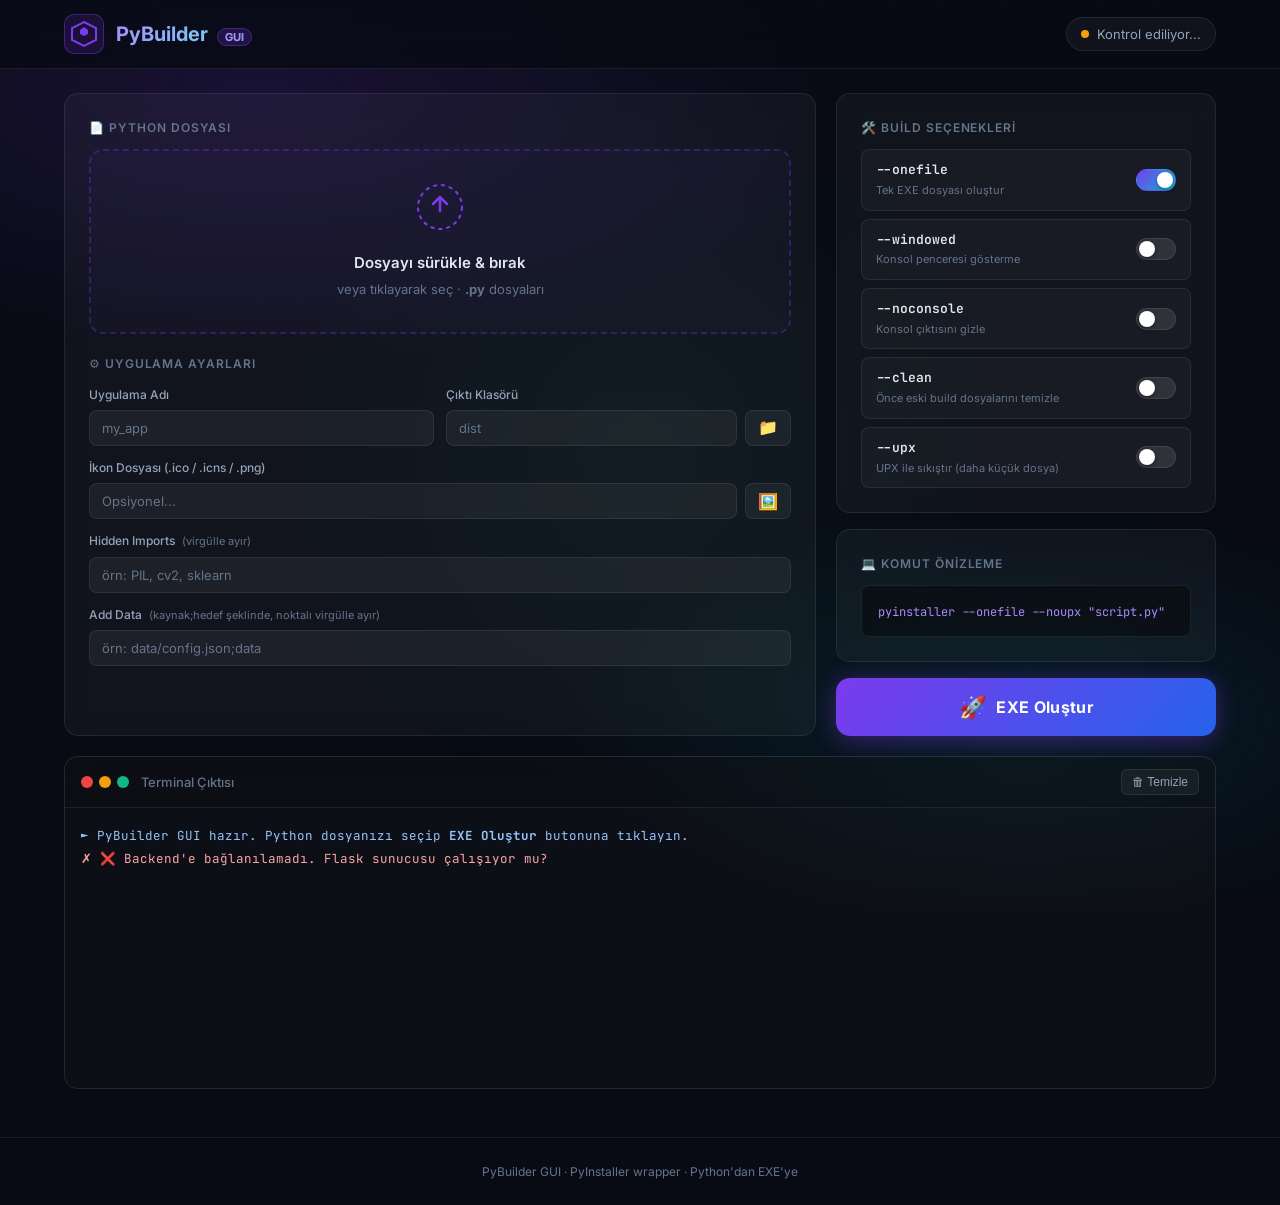
==== static/index.html @ 206337fb "Initial commit: PyBuilder GUI - Python to EXE converter" ====
<!DOCTYPE html>
<html lang="tr">
<head>
  <meta charset="UTF-8" />
  <meta name="viewport" content="width=device-width, initial-scale=1.0" />
  <title>PyInstaller GUI — Python'dan EXE'ye</title>
  <meta name="description" content="Python dosyalarını kolayca .exe uygulamalarına dönüştürün. PyInstaller için modern GUI aracı." />
  <link href="https://fonts.googleapis.com/css2?family=Inter:wght@300;400;500;600;700;800&family=JetBrains+Mono:wght@400;500&display=swap" rel="stylesheet" />
  <link rel="stylesheet" href="/static/style.css" />
</head>
<body>
  <!-- Animated background -->
  <div class="bg-gradient"></div>
  <div class="bg-particles" id="particles"></div>

  <!-- Header -->
  <header class="header">
    <div class="header-inner">
      <div class="logo">
        <div class="logo-icon">
          <svg width="28" height="28" viewBox="0 0 28 28" fill="none">
            <path d="M14 2L26 8V20L14 26L2 20V8L14 2Z" stroke="url(#grad)" stroke-width="2" fill="none"/>
            <path d="M14 7L10 10V14L14 16L18 14V10L14 7Z" fill="url(#grad)"/>
            <defs>
              <linearGradient id="grad" x1="2" y1="2" x2="26" y2="26">
                <stop offset="0%" stop-color="#7C3AED"/>
                <stop offset="100%" stop-color="#06B6D4"/>
              </linearGradient>
            </defs>
          </svg>
        </div>
        <span class="logo-text">PyBuilder <span class="logo-tag">GUI</span></span>
      </div>
      <div class="header-status" id="pyinstaller-status">
        <span class="status-dot checking"></span>
        <span id="status-text">Kontrol ediliyor...</span>
      </div>
    </div>
  </header>

  <!-- Main content -->
  <main class="main">

    <!-- Top alert (hidden by default) -->
    <div class="alert-bar" id="alert-bar" style="display:none;">
      <span id="alert-msg"></span>
      <button onclick="document.getElementById('alert-bar').style.display='none'">✕</button>
    </div>

    <!-- PyInstaller not installed notice -->
    <div class="install-notice" id="install-notice" style="display:none;">
      <div class="install-notice-inner">
        <div class="install-icon">⚠️</div>
        <div>
          <h3>PyInstaller kurulu değil</h3>
          <p>Devam etmek için PyInstaller'ı yüklemeniz gerekiyor.</p>
        </div>
        <button class="btn btn-install" id="btn-install" onclick="installPyInstaller()">
          <span>pip install pyinstaller</span>
          <svg width="16" height="16" viewBox="0 0 16 16" fill="currentColor"><path d="M8 1v9M4 7l4 4 4-4M2 13h12"/></svg>
        </button>
      </div>
    </div>

    <div class="grid">

      <!-- LEFT: File & Settings -->
      <div class="card card-left">

        <!-- Drop zone -->
        <div class="section-label">📄 Python Dosyası</div>
        <div class="drop-zone" id="drop-zone" onclick="browseFile('py')"
             ondragover="handleDragOver(event)" ondragleave="handleDragLeave(event)" ondrop="handleDrop(event)">
          <div class="drop-icon">
            <svg width="48" height="48" viewBox="0 0 48 48" fill="none">
              <circle cx="24" cy="24" r="22" stroke="url(#dg)" stroke-width="2" stroke-dasharray="4 4"/>
              <path d="M24 14v14M17 21l7-7 7 7" stroke="url(#dg)" stroke-width="2.5" stroke-linecap="round"/>
              <path d="M14 34h20" stroke="url(#dg)" stroke-width="2.5" stroke-linecap="round"/>
              <defs>
                <linearGradient id="dg" x1="2" y1="2" x2="46" y2="46">
                  <stop offset="0%" stop-color="#7C3AED"/>
                  <stop offset="100%" stop-color="#06B6D4"/>
                </linearGradient>
              </defs>
            </svg>
          </div>
          <p class="drop-title">Dosyayı sürükle & bırak</p>
          <p class="drop-sub">veya tıklayarak seç · <strong>.py</strong> dosyaları</p>
          <div class="selected-file" id="selected-file" style="display:none;">
            <span class="file-badge">🐍</span>
            <span id="file-name-display">—</span>
          </div>
        </div>

        <input type="hidden" id="script-path" />

        <!-- App Settings -->
        <div class="section-label" style="margin-top:20px;">⚙️ Uygulama Ayarları</div>
        <div class="form-grid">
          <div class="field">
            <label for="app-name">Uygulama Adı</label>
            <input type="text" id="app-name" placeholder="my_app" class="input" />
          </div>
          <div class="field">
            <label>Çıktı Klasörü</label>
            <div class="input-browse">
              <input type="text" id="output-dir" placeholder="dist" class="input" />
              <button class="browse-btn" onclick="browseFile('dir')" title="Klasör seç">📁</button>
            </div>
          </div>
          <div class="field field-full">
            <label>İkon Dosyası (.ico / .icns / .png)</label>
            <div class="input-browse">
              <input type="text" id="icon-path" placeholder="Opsiyonel..." class="input" />
              <button class="browse-btn" onclick="browseFile('ico')" title="İkon seç">🖼️</button>
            </div>
          </div>
        </div>

        <!-- Hidden imports -->
        <div class="field" style="margin-top:12px;">
          <label for="hidden-imports">Hidden Imports <span class="hint">(virgülle ayır)</span></label>
          <input type="text" id="hidden-imports" placeholder="örn: PIL, cv2, sklearn" class="input" />
        </div>

        <!-- Add data -->
        <div class="field" style="margin-top:12px;">
          <label for="add-data">Add Data <span class="hint">(kaynak;hedef şeklinde, noktalı virgülle ayır)</span></label>
          <input type="text" id="add-data" placeholder="örn: data/config.json;data" class="input" />
        </div>

      </div>

      <!-- RIGHT: Options + Build -->
      <div class="card-right">

        <!-- Build Options -->
        <div class="card">
          <div class="section-label">🛠️ Build Seçenekleri</div>
          <div class="options-grid">

            <label class="toggle-item" id="opt-onefile">
              <div class="toggle-info">
                <span class="opt-name">--onefile</span>
                <span class="opt-desc">Tek EXE dosyası oluştur</span>
              </div>
              <div class="toggle-switch">
                <input type="checkbox" id="one-file" checked onchange="updateToggle('opt-onefile','one-file')"/>
                <span class="slider"></span>
              </div>
            </label>

            <label class="toggle-item" id="opt-windowed">
              <div class="toggle-info">
                <span class="opt-name">--windowed</span>
                <span class="opt-desc">Konsol penceresi gösterme</span>
              </div>
              <div class="toggle-switch">
                <input type="checkbox" id="windowed" onchange="updateToggle('opt-windowed','windowed')"/>
                <span class="slider"></span>
              </div>
            </label>

            <label class="toggle-item" id="opt-noconsole">
              <div class="toggle-info">
                <span class="opt-name">--noconsole</span>
                <span class="opt-desc">Konsol çıktısını gizle</span>
              </div>
              <div class="toggle-switch">
                <input type="checkbox" id="no-console" onchange="updateToggle('opt-noconsole','no-console')"/>
                <span class="slider"></span>
              </div>
            </label>

            <label class="toggle-item" id="opt-clean">
              <div class="toggle-info">
                <span class="opt-name">--clean</span>
                <span class="opt-desc">Önce eski build dosyalarını temizle</span>
              </div>
              <div class="toggle-switch">
                <input type="checkbox" id="clean-build" onchange="updateToggle('opt-clean','clean-build')"/>
                <span class="slider"></span>
              </div>
            </label>

            <label class="toggle-item" id="opt-upx">
              <div class="toggle-info">
                <span class="opt-name">--upx</span>
                <span class="opt-desc">UPX ile sıkıştır (daha küçük dosya)</span>
              </div>
              <div class="toggle-switch">
                <input type="checkbox" id="upx" onchange="updateToggle('opt-upx','upx')"/>
                <span class="slider"></span>
              </div>
            </label>

          </div>
        </div>

        <!-- Command Preview -->
        <div class="card" style="margin-top:16px;">
          <div class="section-label">💻 Komut Önizleme</div>
          <div class="cmd-preview" id="cmd-preview">
            <code>pyinstaller --onefile script.py</code>
          </div>
        </div>

        <!-- Build Button -->
        <button class="btn-build" id="btn-build" onclick="startBuild()">
          <span class="btn-build-icon">🚀</span>
          <span class="btn-build-text">EXE Oluştur</span>
          <div class="btn-build-shine"></div>
        </button>

      </div>

    </div>

    <!-- Terminal Output -->
    <div class="card terminal-card">
      <div class="terminal-header">
        <div class="terminal-dots">
          <span class="dot red"></span>
          <span class="dot yellow"></span>
          <span class="dot green"></span>
        </div>
        <span class="terminal-title">Terminal Çıktısı</span>
        <div class="terminal-actions">
          <button class="term-btn" id="open-folder-btn" onclick="openOutputFolder()" style="display:none;" title="Klasörü aç">
            📂 Çıktıyı Aç
          </button>
          <button class="term-btn" onclick="clearTerminal()" title="Temizle">🗑 Temizle</button>
        </div>
      </div>
      <div class="terminal-body" id="terminal">
        <div class="term-line info">
          <span class="term-prefix">►</span>
          <span>PyBuilder GUI hazır. Python dosyanızı seçip <strong>EXE Oluştur</strong> butonuna tıklayın.</span>
        </div>
      </div>
      <!-- Progress bar -->
      <div class="progress-bar-wrap" id="progress-wrap" style="display:none;">
        <div class="progress-bar" id="progress-bar"></div>
      </div>
    </div>

  </main>

  <footer class="footer">
    <p>PyBuilder GUI · PyInstaller wrapper · Python'dan EXE'ye</p>
  </footer>

  <script src="/static/app.js"></script>
</body>
</html>
---- static/style.css ----
/* ============================================================
   PyBuilder GUI — style.css
   Dark, glassmorphism, premium aesthetic
   ============================================================ */

*, *::before, *::after {
  box-sizing: border-box;
  margin: 0;
  padding: 0;
}

:root {
  --bg: #080b14;
  --surface: rgba(255,255,255,0.04);
  --surface-hover: rgba(255,255,255,0.07);
  --border: rgba(255,255,255,0.08);
  --border-hover: rgba(124,58,237,0.5);
  --text: #e2e8f0;
  --text-muted: #64748b;
  --text-dim: #94a3b8;
  --purple: #7C3AED;
  --purple-light: #A78BFA;
  --cyan: #06B6D4;
  --cyan-light: #67E8F9;
  --green: #10B981;
  --yellow: #F59E0B;
  --red: #EF4444;
  --radius: 14px;
  --radius-sm: 8px;
  --shadow: 0 8px 32px rgba(0,0,0,0.4);
}

html { scroll-behavior: smooth; }

body {
  font-family: 'Inter', system-ui, sans-serif;
  background: var(--bg);
  color: var(--text);
  min-height: 100vh;
  overflow-x: hidden;
  line-height: 1.6;
}

/* ── Background ── */
.bg-gradient {
  position: fixed;
  inset: 0;
  background:
    radial-gradient(ellipse 80% 50% at 20% 10%, rgba(124,58,237,0.15) 0%, transparent 60%),
    radial-gradient(ellipse 60% 40% at 80% 80%, rgba(6,182,212,0.10) 0%, transparent 60%),
    radial-gradient(ellipse 40% 60% at 50% 50%, rgba(16,185,129,0.05) 0%, transparent 70%);
  pointer-events: none;
  z-index: 0;
}

.bg-particles {
  position: fixed;
  inset: 0;
  pointer-events: none;
  z-index: 0;
}

.particle {
  position: absolute;
  border-radius: 50%;
  background: rgba(124,58,237,0.3);
  animation: float linear infinite;
}

@keyframes float {
  0% { transform: translateY(100vh) scale(0); opacity: 0; }
  10% { opacity: 1; }
  90% { opacity: 1; }
  100% { transform: translateY(-100px) scale(1); opacity: 0; }
}

/* ── Header ── */
.header {
  position: sticky;
  top: 0;
  z-index: 100;
  background: rgba(8,11,20,0.8);
  backdrop-filter: blur(20px);
  border-bottom: 1px solid var(--border);
}

.header-inner {
  max-width: 1200px;
  margin: 0 auto;
  padding: 14px 24px;
  display: flex;
  align-items: center;
  justify-content: space-between;
}

.logo { display: flex; align-items: center; gap: 12px; }

.logo-icon {
  width: 40px; height: 40px;
  background: rgba(124,58,237,0.15);
  border: 1px solid rgba(124,58,237,0.4);
  border-radius: 10px;
  display: flex; align-items: center; justify-content: center;
  transition: all 0.3s;
}
.logo-icon:hover { background: rgba(124,58,237,0.3); }

.logo-text {
  font-size: 20px;
  font-weight: 700;
  background: linear-gradient(135deg, #A78BFA, #67E8F9);
  -webkit-background-clip: text;
  -webkit-text-fill-color: transparent;
  background-clip: text;
}

.logo-tag {
  font-size: 11px;
  font-weight: 600;
  background: rgba(124,58,237,0.2);
  border: 1px solid rgba(124,58,237,0.4);
  color: var(--purple-light);
  -webkit-text-fill-color: var(--purple-light);
  padding: 1px 7px;
  border-radius: 20px;
  margin-left: 4px;
}

.header-status {
  display: flex;
  align-items: center;
  gap: 8px;
  font-size: 13px;
  color: var(--text-dim);
  background: var(--surface);
  border: 1px solid var(--border);
  border-radius: 20px;
  padding: 6px 14px;
}

.status-dot {
  width: 8px; height: 8px;
  border-radius: 50%;
  flex-shrink: 0;
}
.status-dot.checking { background: var(--yellow); animation: pulse 1.5s ease-in-out infinite; }
.status-dot.ok { background: var(--green); }
.status-dot.error { background: var(--red); }

@keyframes pulse {
  0%, 100% { opacity: 1; }
  50% { opacity: 0.3; }
}

/* ── Alert bar ── */
.alert-bar {
  max-width: 1200px;
  margin: 16px auto 0;
  padding: 12px 20px;
  background: rgba(239,68,68,0.15);
  border: 1px solid rgba(239,68,68,0.3);
  border-radius: var(--radius-sm);
  color: #FCA5A5;
  display: flex;
  justify-content: space-between;
  align-items: center;
  font-size: 14px;
  position: relative;
  z-index: 10;
}
.alert-bar button { background: none; border: none; color: #FCA5A5; cursor: pointer; font-size: 16px; }

/* ── Install notice ── */
.install-notice {
  max-width: 1200px;
  margin: 16px auto 0;
  position: relative;
  z-index: 10;
}

.install-notice-inner {
  background: rgba(245,158,11,0.08);
  border: 1px solid rgba(245,158,11,0.3);
  border-radius: var(--radius);
  padding: 16px 24px;
  display: flex;
  align-items: center;
  gap: 16px;
}

.install-icon { font-size: 28px; flex-shrink: 0; }
.install-notice h3 { font-size: 15px; font-weight: 600; color: #FCD34D; margin-bottom: 2px; }
.install-notice p { font-size: 13px; color: var(--text-muted); }

.btn-install {
  margin-left: auto;
  flex-shrink: 0;
  display: flex;
  align-items: center;
  gap: 8px;
  background: linear-gradient(135deg, #7C3AED, #06B6D4);
  color: white;
  border: none;
  border-radius: 8px;
  padding: 10px 18px;
  font-size: 13px;
  font-family: 'JetBrains Mono', monospace;
  font-weight: 500;
  cursor: pointer;
  transition: all 0.2s;
  white-space: nowrap;
}
.btn-install:hover { transform: translateY(-1px); box-shadow: 0 4px 20px rgba(124,58,237,0.5); }

/* ── Main ── */
.main {
  max-width: 1200px;
  margin: 0 auto;
  padding: 24px 24px 48px;
  position: relative;
  z-index: 1;
}

/* ── Grid layout ── */
.grid {
  display: grid;
  grid-template-columns: 1fr 380px;
  gap: 20px;
  margin-bottom: 20px;
}

@media (max-width: 900px) {
  .grid { grid-template-columns: 1fr; }
}

/* ── Cards ── */
.card {
  background: var(--surface);
  border: 1px solid var(--border);
  border-radius: var(--radius);
  padding: 24px;
  backdrop-filter: blur(12px);
  transition: border-color 0.3s;
}
.card:hover { border-color: rgba(124,58,237,0.2); }

.card-left { display: flex; flex-direction: column; }
.card-right { display: flex; flex-direction: column; gap: 0; }

/* ── Section label ── */
.section-label {
  font-size: 12px;
  font-weight: 600;
  color: var(--text-muted);
  text-transform: uppercase;
  letter-spacing: 0.08em;
  margin-bottom: 12px;
}

/* ── Drop zone ── */
.drop-zone {
  border: 2px dashed rgba(124,58,237,0.3);
  border-radius: var(--radius);
  padding: 32px 20px;
  text-align: center;
  cursor: pointer;
  transition: all 0.25s;
  background: rgba(124,58,237,0.03);
  position: relative;
  overflow: hidden;
}
.drop-zone:hover {
  border-color: rgba(124,58,237,0.6);
  background: rgba(124,58,237,0.07);
  transform: translateY(-1px);
}
.drop-zone.dragover {
  border-color: var(--cyan);
  background: rgba(6,182,212,0.08);
  transform: scale(1.01);
}
.drop-zone.has-file {
  border-color: rgba(16,185,129,0.5);
  background: rgba(16,185,129,0.05);
}

.drop-icon { margin-bottom: 12px; }
.drop-title { font-size: 15px; font-weight: 600; color: var(--text); margin-bottom: 4px; }
.drop-sub { font-size: 13px; color: var(--text-muted); }

.selected-file {
  margin-top: 12px;
  display: flex;
  align-items: center;
  justify-content: center;
  gap: 8px;
  background: rgba(16,185,129,0.1);
  border: 1px solid rgba(16,185,129,0.3);
  border-radius: 8px;
  padding: 8px 16px;
  font-size: 13px;
  font-family: 'JetBrains Mono', monospace;
  color: #6EE7B7;
  word-break: break-all;
}
.file-badge { font-size: 18px; }

/* ── Form ── */
.form-grid {
  display: grid;
  grid-template-columns: 1fr 1fr;
  gap: 12px;
}
.field-full { grid-column: 1 / -1; }

.field { display: flex; flex-direction: column; gap: 6px; }
.field label {
  font-size: 12px;
  font-weight: 500;
  color: var(--text-dim);
}
.hint { font-weight: 400; color: var(--text-muted); font-size: 11px; margin-left: 4px; }

.input {
  background: rgba(255,255,255,0.05);
  border: 1px solid var(--border);
  border-radius: var(--radius-sm);
  color: var(--text);
  font-family: 'Inter', sans-serif;
  font-size: 13px;
  padding: 9px 12px;
  outline: none;
  transition: border-color 0.2s, background 0.2s;
  width: 100%;
}
.input::placeholder { color: var(--text-muted); }
.input:focus {
  border-color: var(--purple);
  background: rgba(124,58,237,0.08);
}

.input-browse {
  display: flex;
  gap: 8px;
}
.browse-btn {
  background: rgba(255,255,255,0.05);
  border: 1px solid var(--border);
  border-radius: var(--radius-sm);
  color: var(--text-dim);
  cursor: pointer;
  padding: 0 12px;
  font-size: 16px;
  transition: all 0.2s;
  flex-shrink: 0;
}
.browse-btn:hover {
  background: rgba(124,58,237,0.15);
  border-color: var(--purple);
}

/* ── Toggle options ── */
.options-grid { display: flex; flex-direction: column; gap: 8px; }

.toggle-item {
  display: flex;
  align-items: center;
  justify-content: space-between;
  gap: 12px;
  background: rgba(255,255,255,0.03);
  border: 1px solid var(--border);
  border-radius: var(--radius-sm);
  padding: 10px 14px;
  cursor: pointer;
  transition: all 0.2s;
}
.toggle-item:hover {
  background: rgba(124,58,237,0.07);
  border-color: rgba(124,58,237,0.3);
}
.toggle-item.active {
  background: rgba(124,58,237,0.1);
  border-color: rgba(124,58,237,0.4);
}

.toggle-info { display: flex; flex-direction: column; gap: 1px; }
.opt-name { font-size: 13px; font-weight: 600; font-family: 'JetBrains Mono', monospace; color: var(--text); }
.opt-desc { font-size: 11px; color: var(--text-muted); }

.toggle-switch { position: relative; flex-shrink: 0; }
.toggle-switch input { opacity: 0; width: 0; height: 0; position: absolute; }
.slider {
  display: block;
  width: 40px; height: 22px;
  background: rgba(255,255,255,0.1);
  border-radius: 11px;
  border: 1px solid var(--border);
  position: relative;
  transition: all 0.3s;
  cursor: pointer;
}
.slider::before {
  content: '';
  position: absolute;
  width: 16px; height: 16px;
  border-radius: 50%;
  background: white;
  top: 2px; left: 2px;
  transition: all 0.3s;
  box-shadow: 0 2px 4px rgba(0,0,0,0.3);
}
input:checked + .slider {
  background: linear-gradient(135deg, var(--purple), var(--cyan));
  border-color: transparent;
}
input:checked + .slider::before { transform: translateX(18px); }

/* ── Command preview ── */
.cmd-preview {
  background: rgba(0,0,0,0.4);
  border: 1px solid var(--border);
  border-radius: var(--radius-sm);
  padding: 12px 16px;
  overflow-x: auto;
}
.cmd-preview code {
  font-family: 'JetBrains Mono', monospace;
  font-size: 12px;
  color: #A78BFA;
  white-space: pre-wrap;
  word-break: break-all;
}

/* ── Build button ── */
.btn-build {
  width: 100%;
  margin-top: 16px;
  position: relative;
  overflow: hidden;
  background: linear-gradient(135deg, #7C3AED 0%, #2563EB 50%, #06B6D4 100%);
  background-size: 200% 200%;
  animation: gradShift 4s ease infinite;
  border: none;
  border-radius: var(--radius);
  color: white;
  font-family: 'Inter', sans-serif;
  font-size: 16px;
  font-weight: 700;
  letter-spacing: 0.02em;
  padding: 16px 24px;
  cursor: pointer;
  display: flex;
  align-items: center;
  justify-content: center;
  gap: 10px;
  transition: transform 0.2s, box-shadow 0.2s;
  box-shadow: 0 4px 24px rgba(124,58,237,0.4);
}
.btn-build:hover {
  transform: translateY(-2px);
  box-shadow: 0 8px 32px rgba(124,58,237,0.6);
}
.btn-build:active { transform: translateY(0); }
.btn-build:disabled {
  opacity: 0.5;
  cursor: not-allowed;
  transform: none;
  animation: none;
}

@keyframes gradShift {
  0% { background-position: 0% 50%; }
  50% { background-position: 100% 50%; }
  100% { background-position: 0% 50%; }
}

.btn-build-icon { font-size: 22px; }
.btn-build-shine {
  position: absolute;
  top: 0; left: -100%;
  width: 60%;
  height: 100%;
  background: linear-gradient(90deg, transparent, rgba(255,255,255,0.15), transparent);
  animation: shine 3s ease-in-out infinite;
}
@keyframes shine {
  0% { left: -100%; }
  40%, 100% { left: 150%; }
}

/* ── Terminal ── */
.terminal-card {
  padding: 0;
  overflow: hidden;
  border-radius: var(--radius);
}

.terminal-header {
  display: flex;
  align-items: center;
  gap: 12px;
  padding: 12px 16px;
  background: rgba(0,0,0,0.3);
  border-bottom: 1px solid var(--border);
}

.terminal-dots { display: flex; gap: 6px; }
.dot { width: 12px; height: 12px; border-radius: 50%; flex-shrink: 0; }
.dot.red { background: #EF4444; }
.dot.yellow { background: #F59E0B; }
.dot.green { background: #10B981; }

.terminal-title { font-size: 13px; color: var(--text-muted); font-weight: 500; flex: 1; }

.terminal-actions { display: flex; gap: 8px; }
.term-btn {
  background: rgba(255,255,255,0.05);
  border: 1px solid var(--border);
  border-radius: 6px;
  color: var(--text-dim);
  cursor: pointer;
  font-size: 12px;
  padding: 5px 10px;
  transition: all 0.2s;
}
.term-btn:hover { background: rgba(124,58,237,0.15); border-color: var(--purple); color: var(--text); }

.terminal-body {
  padding: 16px;
  height: 280px;
  overflow-y: auto;
  font-family: 'JetBrains Mono', monospace;
  font-size: 12.5px;
  line-height: 1.7;
  background: rgba(0,0,0,0.25);
}
.terminal-body::-webkit-scrollbar { width: 6px; }
.terminal-body::-webkit-scrollbar-track { background: transparent; }
.terminal-body::-webkit-scrollbar-thumb { background: rgba(124,58,237,0.3); border-radius: 3px; }

.term-line {
  display: flex;
  gap: 8px;
  padding: 1px 0;
  animation: fadeIn 0.15s ease;
}
@keyframes fadeIn { from { opacity: 0; transform: translateX(-4px); } to { opacity: 1; transform: none; } }

.term-prefix { color: var(--text-muted); flex-shrink: 0; }

.term-line.info .term-line-text, .term-line.info span { color: #93C5FD; }
.term-line.output .term-line-text, .term-line.output span { color: var(--text-dim); }
.term-line.success .term-line-text, .term-line.success span { color: #6EE7B7; }
.term-line.error .term-line-text, .term-line.error span { color: #FCA5A5; }
.term-line.warning .term-line-text, .term-line.warning span { color: #FCD34D; }
.term-line.separator span { color: rgba(255,255,255,0.1); }

/* ── Progress bar ── */
.progress-bar-wrap {
  height: 3px;
  background: rgba(255,255,255,0.05);
}
.progress-bar {
  height: 100%;
  width: 0%;
  background: linear-gradient(90deg, var(--purple), var(--cyan));
  transition: width 0.5s ease;
  animation: progressPulse 2s ease-in-out infinite;
}
@keyframes progressPulse {
  0%, 100% { opacity: 1; }
  50% { opacity: 0.6; }
}

/* ── Footer ── */
.footer {
  text-align: center;
  padding: 24px;
  color: var(--text-muted);
  font-size: 12px;
  position: relative;
  z-index: 1;
  border-top: 1px solid var(--border);
}

/* ── Btn states ── */
.btn { cursor: pointer; }

/* ── Responsive ── */
@media (max-width: 640px) {
  .form-grid { grid-template-columns: 1fr; }
  .header-inner { flex-direction: column; gap: 12px; }
}
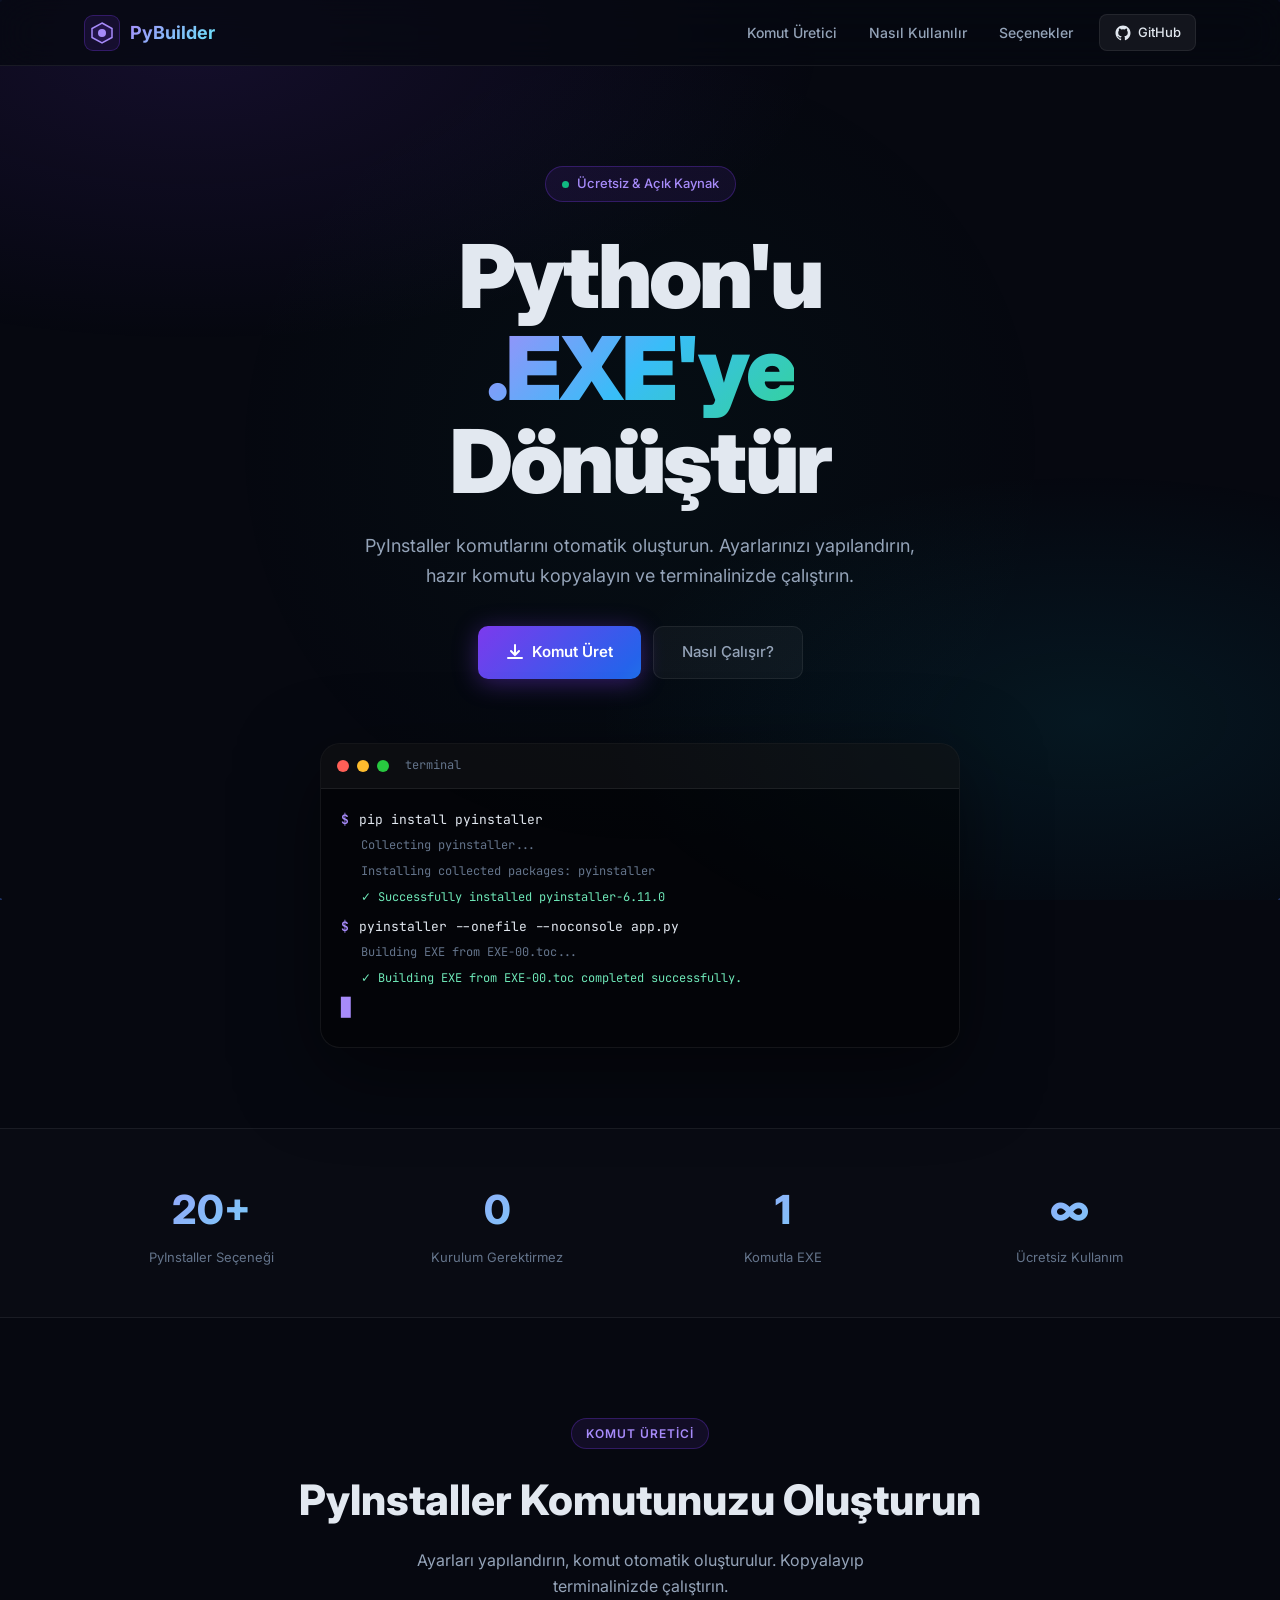
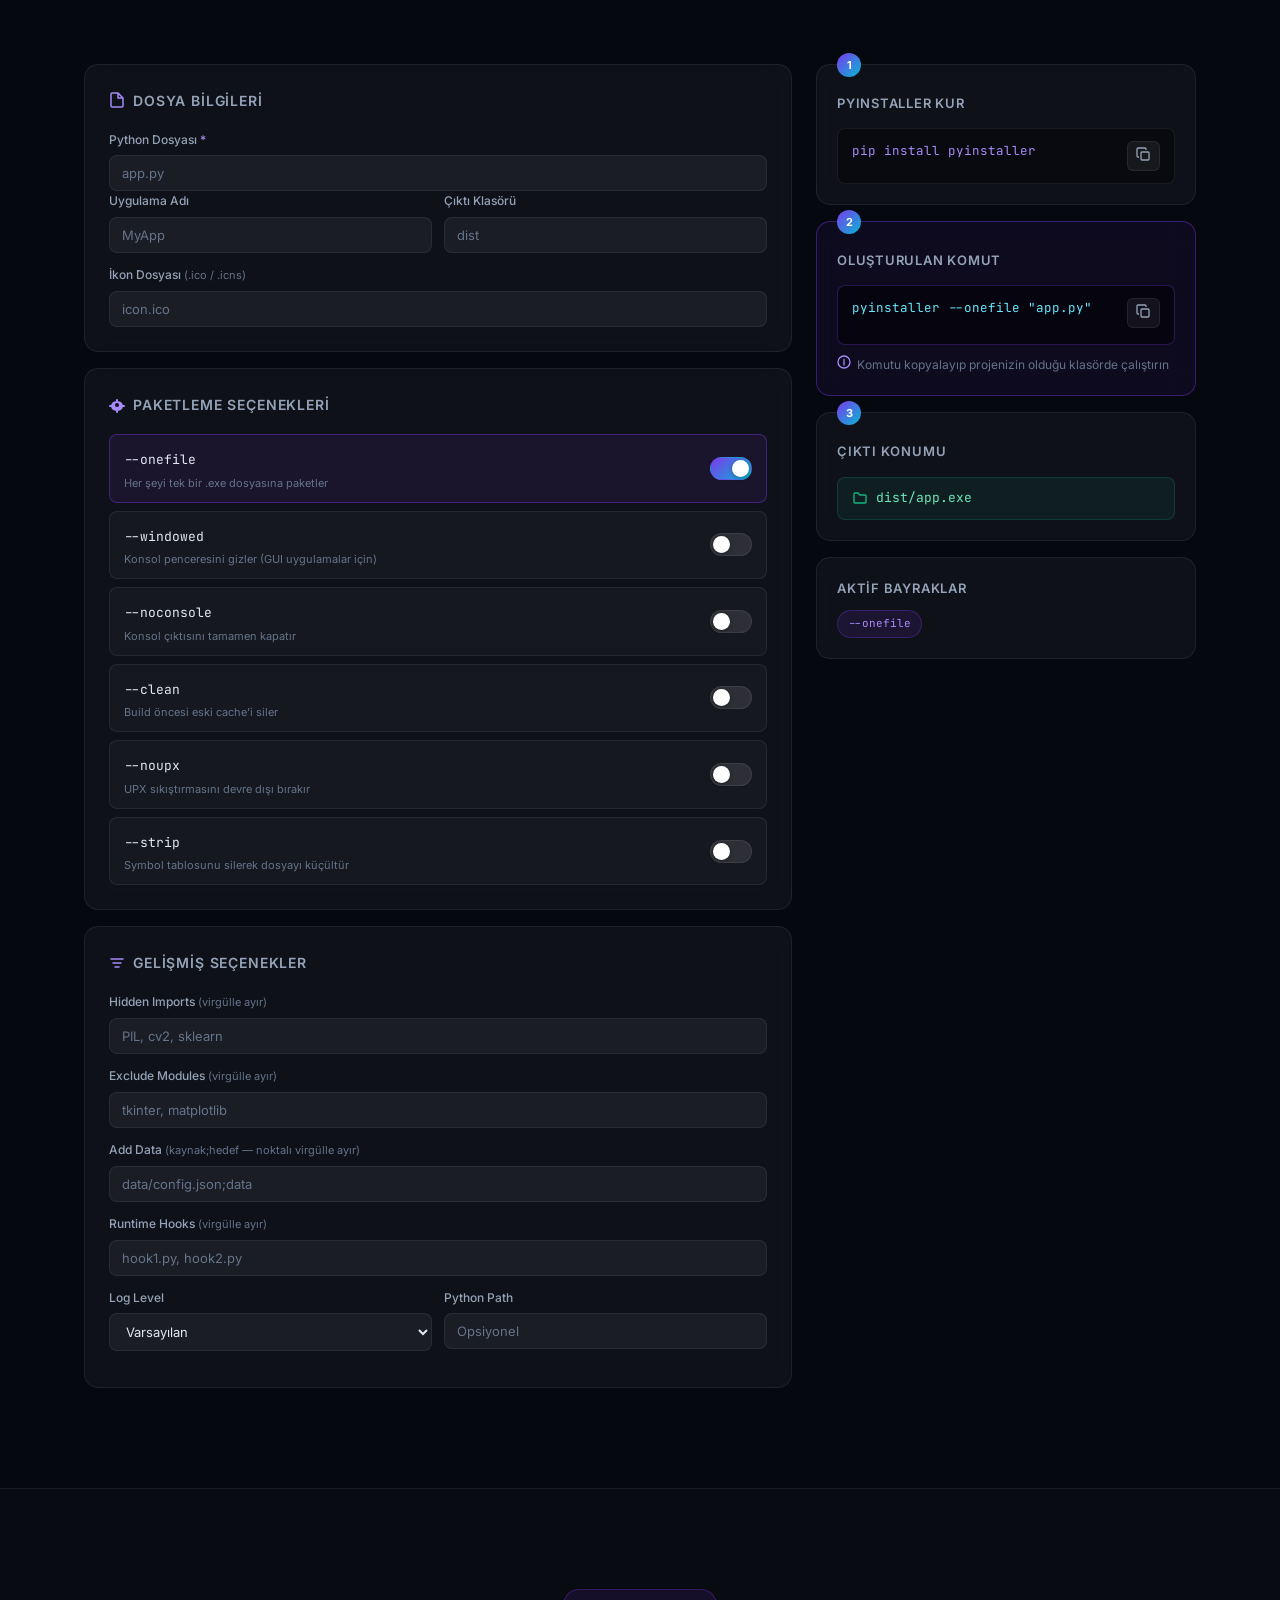
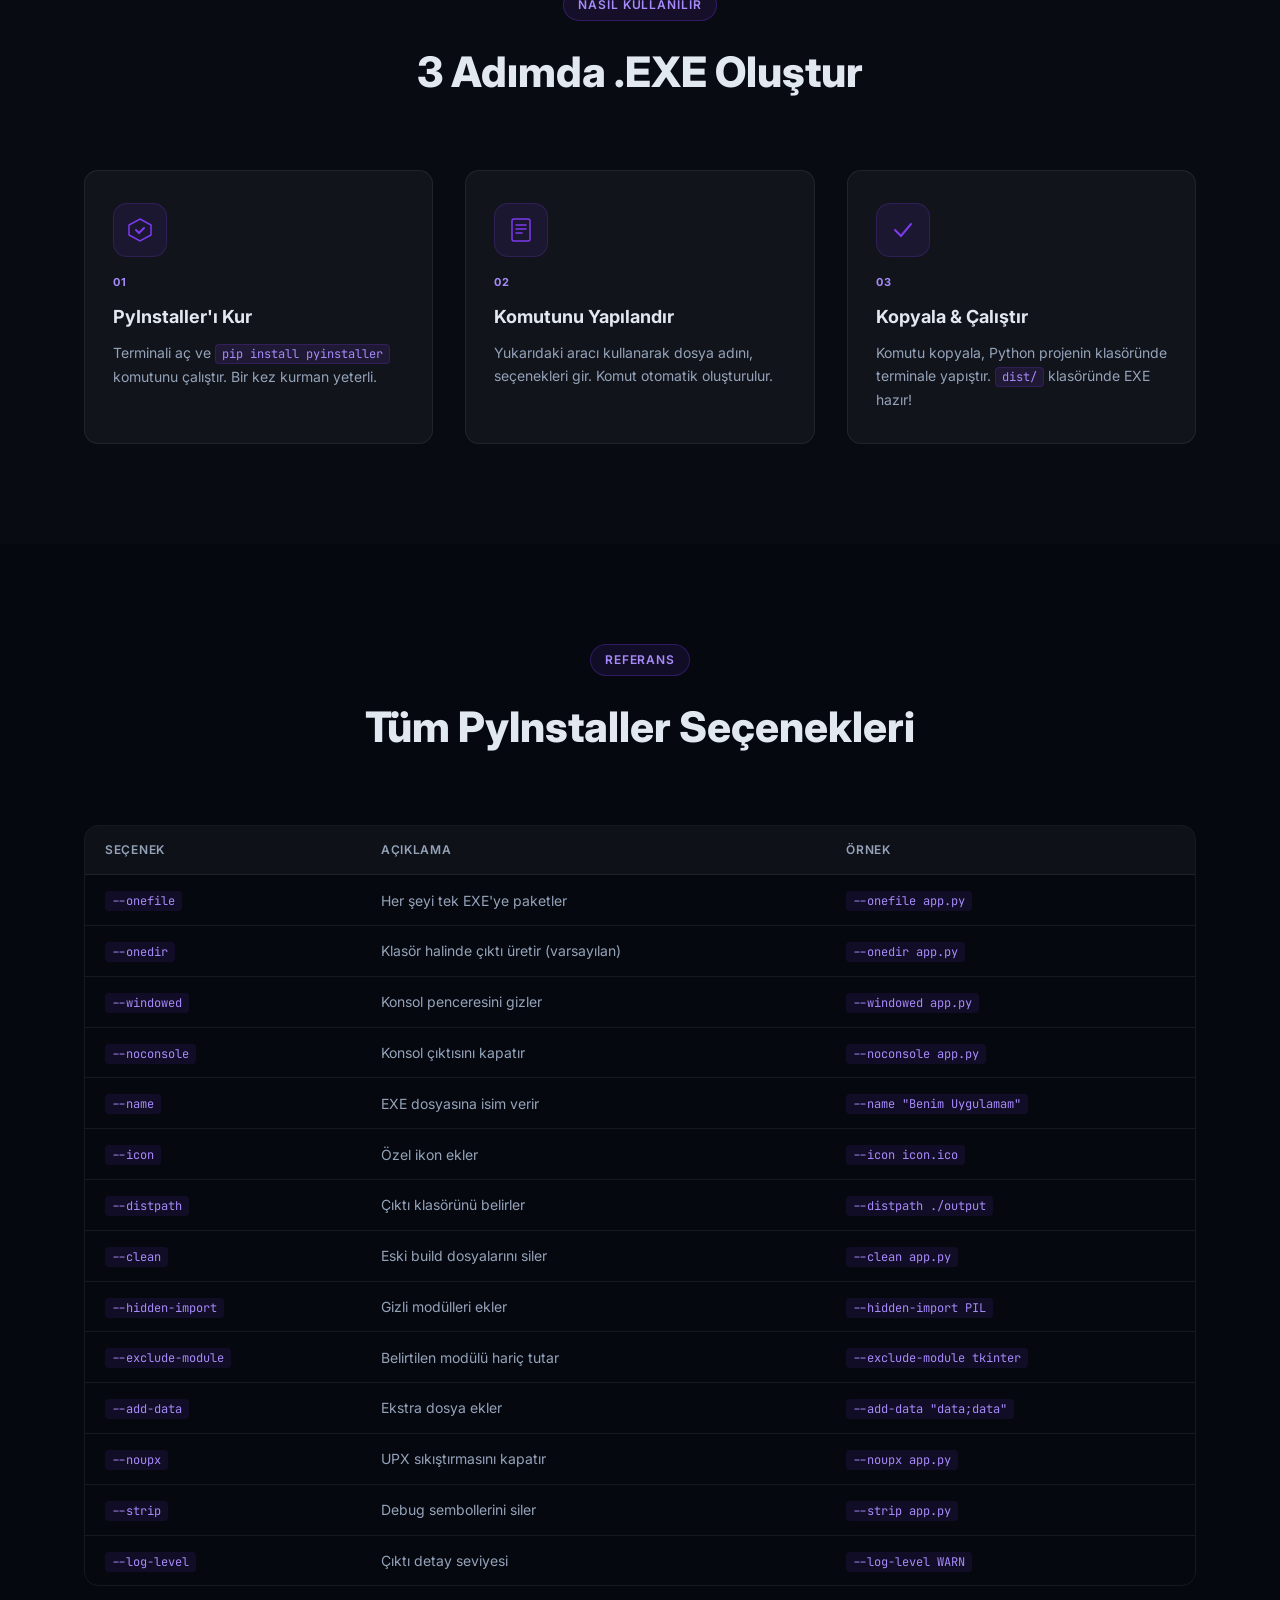
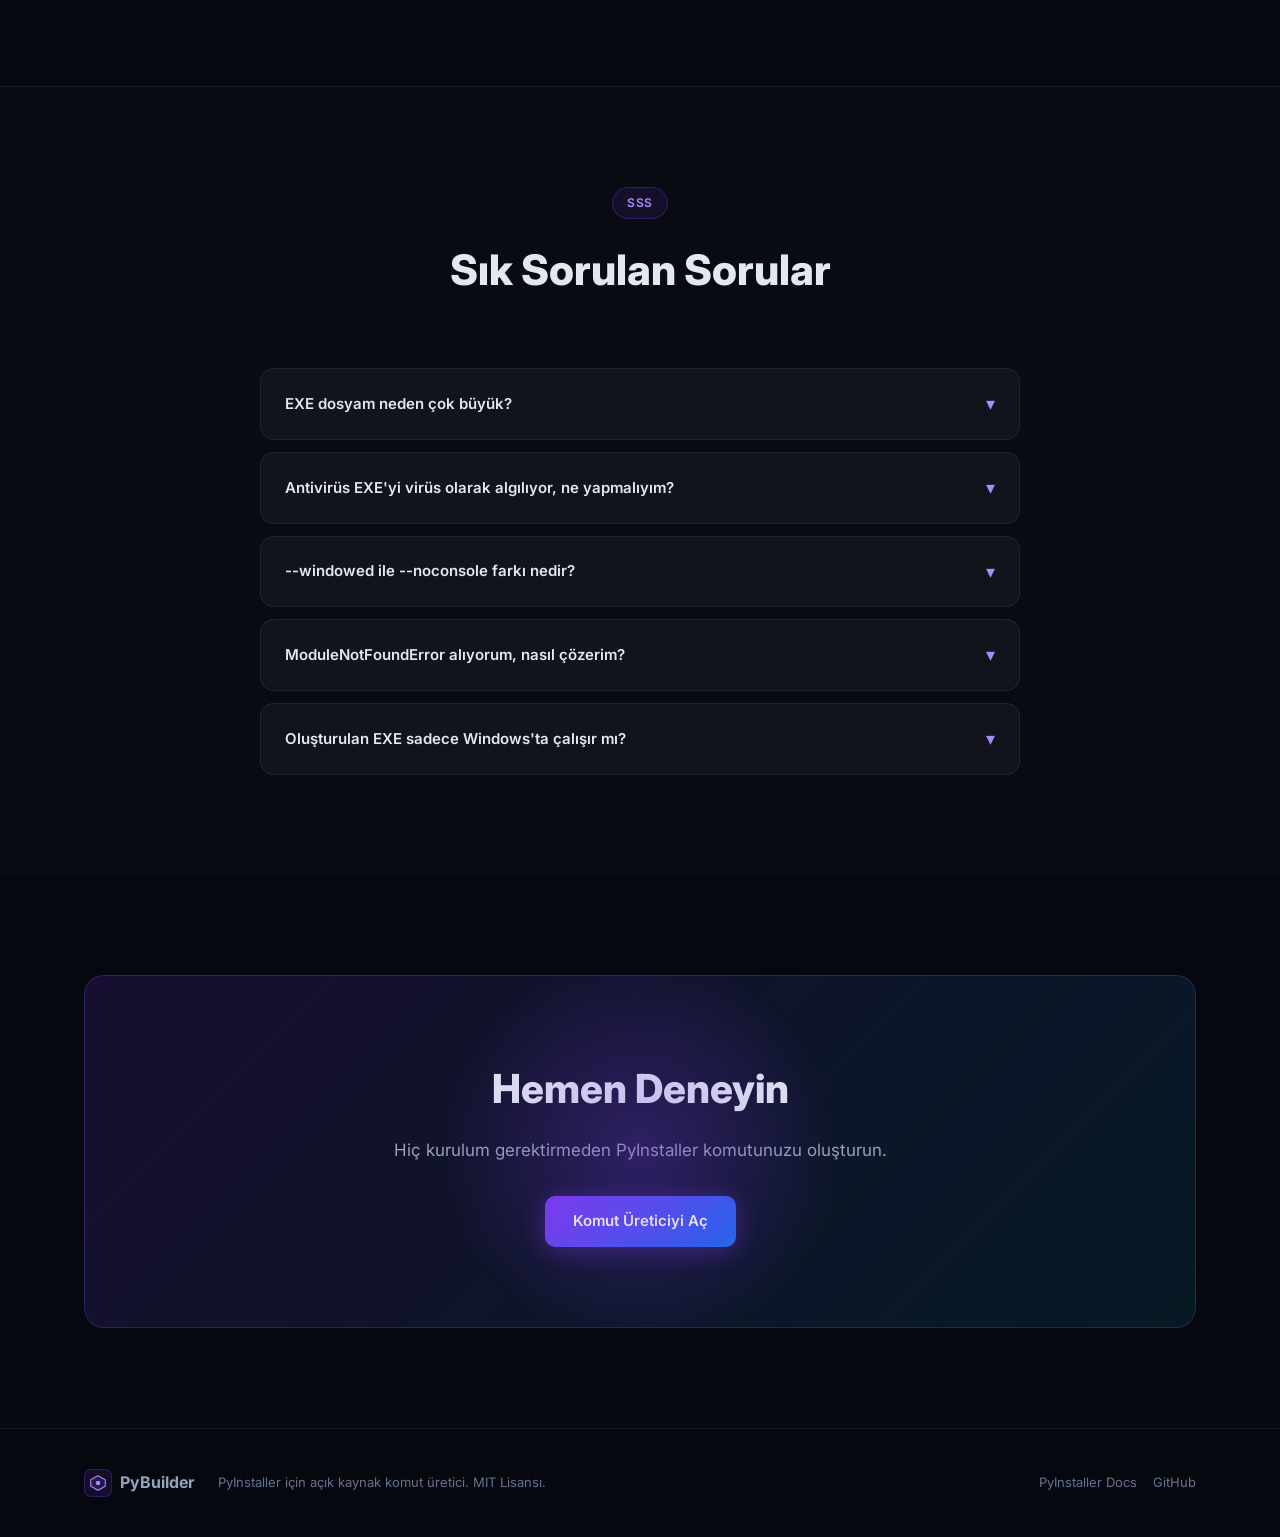
==== commit 462ab274: "Redesign: Full static site - landing page, command builder, guide, FAQ" ====
--- a/static/index.html
+++ b/static/index.html
@@ -3,253 +3,480 @@
 <head>
   <meta charset="UTF-8" />
   <meta name="viewport" content="width=device-width, initial-scale=1.0" />
-  <title>PyInstaller GUI — Python'dan EXE'ye</title>
-  <meta name="description" content="Python dosyalarını kolayca .exe uygulamalarına dönüştürün. PyInstaller için modern GUI aracı." />
-  <link href="https://fonts.googleapis.com/css2?family=Inter:wght@300;400;500;600;700;800&family=JetBrains+Mono:wght@400;500&display=swap" rel="stylesheet" />
+  <title>PyBuilder — Python'dan EXE'ye Dönüştürücü</title>
+  <meta name="description" content="Python dosyalarınızı kolayca .exe uygulamasına dönüştürün. PyInstaller komutlarını otomatik oluşturun, kopyalayın ve çalıştırın." />
+  <meta property="og:title" content="PyBuilder — Python'dan EXE'ye" />
+  <meta property="og:description" content="PyInstaller için ücretsiz komut üretici. Tek tıkla .exe oluşturun." />
+  <link rel="preconnect" href="https://fonts.googleapis.com" />
+  <link href="https://fonts.googleapis.com/css2?family=Inter:wght@300;400;500;600;700;800;900&family=JetBrains+Mono:wght@400;500;600&display=swap" rel="stylesheet" />
   <link rel="stylesheet" href="/static/style.css" />
 </head>
 <body>
-  <!-- Animated background -->
-  <div class="bg-gradient"></div>
-  <div class="bg-particles" id="particles"></div>
-
-  <!-- Header -->
-  <header class="header">
-    <div class="header-inner">
-      <div class="logo">
-        <div class="logo-icon">
-          <svg width="28" height="28" viewBox="0 0 28 28" fill="none">
-            <path d="M14 2L26 8V20L14 26L2 20V8L14 2Z" stroke="url(#grad)" stroke-width="2" fill="none"/>
-            <path d="M14 7L10 10V14L14 16L18 14V10L14 7Z" fill="url(#grad)"/>
-            <defs>
-              <linearGradient id="grad" x1="2" y1="2" x2="26" y2="26">
-                <stop offset="0%" stop-color="#7C3AED"/>
-                <stop offset="100%" stop-color="#06B6D4"/>
-              </linearGradient>
-            </defs>
-          </svg>
-        </div>
-        <span class="logo-text">PyBuilder <span class="logo-tag">GUI</span></span>
-      </div>
-      <div class="header-status" id="pyinstaller-status">
-        <span class="status-dot checking"></span>
-        <span id="status-text">Kontrol ediliyor...</span>
-      </div>
-    </div>
-  </header>
-
-  <!-- Main content -->
-  <main class="main">
-
-    <!-- Top alert (hidden by default) -->
-    <div class="alert-bar" id="alert-bar" style="display:none;">
-      <span id="alert-msg"></span>
-      <button onclick="document.getElementById('alert-bar').style.display='none'">✕</button>
-    </div>
-
-    <!-- PyInstaller not installed notice -->
-    <div class="install-notice" id="install-notice" style="display:none;">
-      <div class="install-notice-inner">
-        <div class="install-icon">⚠️</div>
-        <div>
-          <h3>PyInstaller kurulu değil</h3>
-          <p>Devam etmek için PyInstaller'ı yüklemeniz gerekiyor.</p>
-        </div>
-        <button class="btn btn-install" id="btn-install" onclick="installPyInstaller()">
-          <span>pip install pyinstaller</span>
-          <svg width="16" height="16" viewBox="0 0 16 16" fill="currentColor"><path d="M8 1v9M4 7l4 4 4-4M2 13h12"/></svg>
-        </button>
-      </div>
-    </div>
-
-    <div class="grid">
-
-      <!-- LEFT: File & Settings -->
-      <div class="card card-left">
-
-        <!-- Drop zone -->
-        <div class="section-label">📄 Python Dosyası</div>
-        <div class="drop-zone" id="drop-zone" onclick="browseFile('py')"
-             ondragover="handleDragOver(event)" ondragleave="handleDragLeave(event)" ondrop="handleDrop(event)">
-          <div class="drop-icon">
-            <svg width="48" height="48" viewBox="0 0 48 48" fill="none">
-              <circle cx="24" cy="24" r="22" stroke="url(#dg)" stroke-width="2" stroke-dasharray="4 4"/>
-              <path d="M24 14v14M17 21l7-7 7 7" stroke="url(#dg)" stroke-width="2.5" stroke-linecap="round"/>
-              <path d="M14 34h20" stroke="url(#dg)" stroke-width="2.5" stroke-linecap="round"/>
-              <defs>
-                <linearGradient id="dg" x1="2" y1="2" x2="46" y2="46">
-                  <stop offset="0%" stop-color="#7C3AED"/>
-                  <stop offset="100%" stop-color="#06B6D4"/>
-                </linearGradient>
-              </defs>
-            </svg>
-          </div>
-          <p class="drop-title">Dosyayı sürükle & bırak</p>
-          <p class="drop-sub">veya tıklayarak seç · <strong>.py</strong> dosyaları</p>
-          <div class="selected-file" id="selected-file" style="display:none;">
-            <span class="file-badge">🐍</span>
-            <span id="file-name-display">—</span>
-          </div>
-        </div>
-
-        <input type="hidden" id="script-path" />
-
-        <!-- App Settings -->
-        <div class="section-label" style="margin-top:20px;">⚙️ Uygulama Ayarları</div>
-        <div class="form-grid">
+
+<!-- Animated BG -->
+<div class="bg-mesh"></div>
+<canvas id="canvas" class="bg-canvas"></canvas>
+
+<!-- ── HEADER ── -->
+<header class="header" id="header">
+  <div class="container header-inner">
+    <a href="#" class="logo">
+      <div class="logo-gem">
+        <svg width="22" height="22" viewBox="0 0 22 22" fill="none">
+          <path d="M11 1L21 6.5V15.5L11 21L1 15.5V6.5L11 1Z" stroke="url(#lg1)" stroke-width="1.5" fill="rgba(124,58,237,0.15)"/>
+          <circle cx="11" cy="11" r="4" fill="url(#lg1)"/>
+          <defs>
+            <linearGradient id="lg1" x1="1" y1="1" x2="21" y2="21">
+              <stop offset="0%" stop-color="#A78BFA"/>
+              <stop offset="100%" stop-color="#06B6D4"/>
+            </linearGradient>
+          </defs>
+        </svg>
+      </div>
+      <span class="logo-name">PyBuilder</span>
+    </a>
+    <nav class="nav">
+      <a href="#builder" class="nav-link">Komut Üretici</a>
+      <a href="#guide" class="nav-link">Nasıl Kullanılır</a>
+      <a href="#options" class="nav-link">Seçenekler</a>
+      <a href="https://github.com/ali-akyuz/pyinstaller" target="_blank" class="nav-github">
+        <svg width="18" height="18" viewBox="0 0 24 24" fill="currentColor"><path d="M12 2C6.477 2 2 6.484 2 12.017c0 4.425 2.865 8.18 6.839 9.504.5.092.682-.217.682-.483 0-.237-.008-.868-.013-1.703-2.782.605-3.369-1.343-3.369-1.343-.454-1.158-1.11-1.466-1.11-1.466-.908-.62.069-.608.069-.608 1.003.07 1.531 1.032 1.531 1.032.892 1.53 2.341 1.088 2.91.832.092-.647.35-1.088.636-1.338-2.22-.253-4.555-1.113-4.555-4.951 0-1.093.39-1.988 1.029-2.688-.103-.253-.446-1.272.098-2.65 0 0 .84-.27 2.75 1.026A9.564 9.564 0 0 1 12 6.844a9.59 9.59 0 0 1 2.504.337c1.909-1.296 2.747-1.027 2.747-1.027.546 1.379.202 2.398.1 2.651.64.7 1.028 1.595 1.028 2.688 0 3.848-2.339 4.695-4.566 4.943.359.309.678.92.678 1.855 0 1.338-.012 2.419-.012 2.747 0 .268.18.58.688.482A10.019 10.019 0 0 0 22 12.017C22 6.484 17.522 2 12 2z"/></svg>
+        GitHub
+      </a>
+    </nav>
+    <button class="menu-btn" id="menu-btn" onclick="toggleMenu()">
+      <span></span><span></span><span></span>
+    </button>
+  </div>
+</header>
+
+<!-- Mobile nav -->
+<div class="mobile-nav" id="mobile-nav">
+  <a href="#builder" onclick="toggleMenu()">Komut Üretici</a>
+  <a href="#guide" onclick="toggleMenu()">Nasıl Kullanılır</a>
+  <a href="#options" onclick="toggleMenu()">Seçenekler</a>
+  <a href="https://github.com/ali-akyuz/pyinstaller" target="_blank">GitHub</a>
+</div>
+
+<!-- ── HERO ── -->
+<section class="hero">
+  <div class="container">
+    <div class="hero-badge">
+      <span class="badge-dot"></span>
+      Ücretsiz & Açık Kaynak
+    </div>
+    <h1 class="hero-title">
+      Python'u<br/>
+      <span class="gradient-text">.EXE'ye</span><br/>
+      Dönüştür
+    </h1>
+    <p class="hero-sub">
+      PyInstaller komutlarını otomatik oluşturun. Ayarlarınızı yapılandırın,<br/>
+      hazır komutu kopyalayın ve terminalinizde çalıştırın.
+    </p>
+    <div class="hero-actions">
+      <a href="#builder" class="btn-primary">
+        <svg width="18" height="18" viewBox="0 0 18 18" fill="none"><path d="M9 1v10M5 7l4 4 4-4M2 14h14" stroke="currentColor" stroke-width="2" stroke-linecap="round"/></svg>
+        Komut Üret
+      </a>
+      <a href="#guide" class="btn-ghost">Nasıl Çalışır?</a>
+    </div>
+
+    <!-- Terminal mockup -->
+    <div class="hero-terminal">
+      <div class="terminal-bar">
+        <span class="t-dot red"></span>
+        <span class="t-dot yellow"></span>
+        <span class="t-dot green"></span>
+        <span class="t-title">terminal</span>
+      </div>
+      <div class="terminal-body">
+        <div class="t-line"><span class="t-prompt">$</span> <span class="t-cmd typing" id="hero-cmd">pip install pyinstaller</span></div>
+        <div class="t-line t-out">Collecting pyinstaller...</div>
+        <div class="t-line t-out">Installing collected packages: pyinstaller</div>
+        <div class="t-line t-success">✓ Successfully installed pyinstaller-6.11.0</div>
+        <div class="t-line" style="margin-top:8px"><span class="t-prompt">$</span> <span class="t-cmd">pyinstaller --onefile --noconsole app.py</span></div>
+        <div class="t-line t-out">Building EXE from EXE-00.toc...</div>
+        <div class="t-line t-success">✓ Building EXE from EXE-00.toc completed successfully.</div>
+        <div class="t-line t-cursor">█</div>
+      </div>
+    </div>
+  </div>
+</section>
+
+<!-- ── STATS ── -->
+<section class="stats-section">
+  <div class="container">
+    <div class="stats-grid">
+      <div class="stat-item">
+        <div class="stat-num">20+</div>
+        <div class="stat-label">PyInstaller Seçeneği</div>
+      </div>
+      <div class="stat-item">
+        <div class="stat-num">0</div>
+        <div class="stat-label">Kurulum Gerektirmez</div>
+      </div>
+      <div class="stat-item">
+        <div class="stat-num">1</div>
+        <div class="stat-label">Komutla EXE</div>
+      </div>
+      <div class="stat-item">
+        <div class="stat-num">∞</div>
+        <div class="stat-label">Ücretsiz Kullanım</div>
+      </div>
+    </div>
+  </div>
+</section>
+
+<!-- ── BUILDER ── -->
+<section class="builder-section" id="builder">
+  <div class="container">
+    <div class="section-header">
+      <div class="section-badge">Komut Üretici</div>
+      <h2 class="section-title">PyInstaller Komutunuzu Oluşturun</h2>
+      <p class="section-sub">Ayarları yapılandırın, komut otomatik oluşturulur. Kopyalayıp terminalinizde çalıştırın.</p>
+    </div>
+
+    <div class="builder-grid">
+
+      <!-- LEFT: Settings -->
+      <div class="builder-left">
+
+        <!-- File info -->
+        <div class="builder-card">
+          <h3 class="card-title">
+            <svg width="16" height="16" viewBox="0 0 16 16" fill="none"><path d="M9 1H3a1 1 0 0 0-1 1v12a1 1 0 0 0 1 1h10a1 1 0 0 0 1-1V6L9 1z" stroke="currentColor" stroke-width="1.5"/><path d="M9 1v5h5" stroke="currentColor" stroke-width="1.5"/></svg>
+            Dosya Bilgileri
+          </h3>
+          <div class="field-row">
+            <div class="field">
+              <label>Python Dosyası <span class="req">*</span></label>
+              <input type="text" id="f-script" class="input" placeholder="app.py" oninput="generate()" />
+            </div>
+          </div>
+          <div class="field-row two">
+            <div class="field">
+              <label>Uygulama Adı</label>
+              <input type="text" id="f-name" class="input" placeholder="MyApp" oninput="generate()" />
+            </div>
+            <div class="field">
+              <label>Çıktı Klasörü</label>
+              <input type="text" id="f-dist" class="input" placeholder="dist" oninput="generate()" />
+            </div>
+          </div>
           <div class="field">
-            <label for="app-name">Uygulama Adı</label>
-            <input type="text" id="app-name" placeholder="my_app" class="input" />
-          </div>
+            <label>İkon Dosyası <span class="hint">(.ico / .icns)</span></label>
+            <input type="text" id="f-icon" class="input" placeholder="icon.ico" oninput="generate()" />
+          </div>
+        </div>
+
+        <!-- Main Options -->
+        <div class="builder-card">
+          <h3 class="card-title">
+            <svg width="16" height="16" viewBox="0 0 16 16" fill="none"><path d="M8 2a1 1 0 0 1 1 1v1.17A5 5 0 0 1 13.83 8H15a1 1 0 0 1 0 2h-1.17A5 5 0 0 1 9 13.83V15a1 1 0 0 1-2 0v-1.17A5 5 0 0 1 2.17 10H1a1 1 0 0 1 0-2h1.17A5 5 0 0 1 7 4.17V3a1 1 0 0 1 1-1zm0 4a2 2 0 1 0 0 4 2 2 0 0 0 0-4z" fill="currentColor"/></svg>
+            Paketleme Seçenekleri
+          </h3>
+          <div class="options-list">
+            <label class="opt-row" onclick="toggleOpt(this,'one-file')">
+              <div class="opt-left">
+                <div class="opt-name"><code>--onefile</code></div>
+                <div class="opt-desc">Her şeyi tek bir .exe dosyasına paketler</div>
+              </div>
+              <div class="toggle" id="tog-one-file">
+                <input type="checkbox" id="one-file" checked onchange="generate()" />
+                <span class="knob"></span>
+              </div>
+            </label>
+            <label class="opt-row" onclick="toggleOpt(this,'windowed')">
+              <div class="opt-left">
+                <div class="opt-name"><code>--windowed</code></div>
+                <div class="opt-desc">Konsol penceresini gizler (GUI uygulamalar için)</div>
+              </div>
+              <div class="toggle" id="tog-windowed">
+                <input type="checkbox" id="windowed" onchange="generate()" />
+                <span class="knob"></span>
+              </div>
+            </label>
+            <label class="opt-row" onclick="toggleOpt(this,'noconsole')">
+              <div class="opt-left">
+                <div class="opt-name"><code>--noconsole</code></div>
+                <div class="opt-desc">Konsol çıktısını tamamen kapatır</div>
+              </div>
+              <div class="toggle" id="tog-noconsole">
+                <input type="checkbox" id="noconsole" onchange="generate()" />
+                <span class="knob"></span>
+              </div>
+            </label>
+            <label class="opt-row" onclick="toggleOpt(this,'clean')">
+              <div class="opt-left">
+                <div class="opt-name"><code>--clean</code></div>
+                <div class="opt-desc">Build öncesi eski cache'i siler</div>
+              </div>
+              <div class="toggle" id="tog-clean">
+                <input type="checkbox" id="clean" onchange="generate()" />
+                <span class="knob"></span>
+              </div>
+            </label>
+            <label class="opt-row" onclick="toggleOpt(this,'noupx')">
+              <div class="opt-left">
+                <div class="opt-name"><code>--noupx</code></div>
+                <div class="opt-desc">UPX sıkıştırmasını devre dışı bırakır</div>
+              </div>
+              <div class="toggle" id="tog-noupx">
+                <input type="checkbox" id="noupx" onchange="generate()" />
+                <span class="knob"></span>
+              </div>
+            </label>
+            <label class="opt-row" onclick="toggleOpt(this,'strip')">
+              <div class="opt-left">
+                <div class="opt-name"><code>--strip</code></div>
+                <div class="opt-desc">Symbol tablosunu silerek dosyayı küçültür</div>
+              </div>
+              <div class="toggle" id="tog-strip">
+                <input type="checkbox" id="strip" onchange="generate()" />
+                <span class="knob"></span>
+              </div>
+            </label>
+          </div>
+        </div>
+
+        <!-- Advanced -->
+        <div class="builder-card">
+          <h3 class="card-title">
+            <svg width="16" height="16" viewBox="0 0 16 16" fill="none"><path d="M2 4h12M4 8h8M6 12h4" stroke="currentColor" stroke-width="1.5" stroke-linecap="round"/></svg>
+            Gelişmiş Seçenekler
+          </h3>
           <div class="field">
-            <label>Çıktı Klasörü</label>
-            <div class="input-browse">
-              <input type="text" id="output-dir" placeholder="dist" class="input" />
-              <button class="browse-btn" onclick="browseFile('dir')" title="Klasör seç">📁</button>
-            </div>
-          </div>
-          <div class="field field-full">
-            <label>İkon Dosyası (.ico / .icns / .png)</label>
-            <div class="input-browse">
-              <input type="text" id="icon-path" placeholder="Opsiyonel..." class="input" />
-              <button class="browse-btn" onclick="browseFile('ico')" title="İkon seç">🖼️</button>
-            </div>
-          </div>
-        </div>
-
-        <!-- Hidden imports -->
-        <div class="field" style="margin-top:12px;">
-          <label for="hidden-imports">Hidden Imports <span class="hint">(virgülle ayır)</span></label>
-          <input type="text" id="hidden-imports" placeholder="örn: PIL, cv2, sklearn" class="input" />
-        </div>
-
-        <!-- Add data -->
-        <div class="field" style="margin-top:12px;">
-          <label for="add-data">Add Data <span class="hint">(kaynak;hedef şeklinde, noktalı virgülle ayır)</span></label>
-          <input type="text" id="add-data" placeholder="örn: data/config.json;data" class="input" />
-        </div>
-
-      </div>
-
-      <!-- RIGHT: Options + Build -->
-      <div class="card-right">
-
-        <!-- Build Options -->
-        <div class="card">
-          <div class="section-label">🛠️ Build Seçenekleri</div>
-          <div class="options-grid">
-
-            <label class="toggle-item" id="opt-onefile">
-              <div class="toggle-info">
-                <span class="opt-name">--onefile</span>
-                <span class="opt-desc">Tek EXE dosyası oluştur</span>
-              </div>
-              <div class="toggle-switch">
-                <input type="checkbox" id="one-file" checked onchange="updateToggle('opt-onefile','one-file')"/>
-                <span class="slider"></span>
-              </div>
-            </label>
-
-            <label class="toggle-item" id="opt-windowed">
-              <div class="toggle-info">
-                <span class="opt-name">--windowed</span>
-                <span class="opt-desc">Konsol penceresi gösterme</span>
-              </div>
-              <div class="toggle-switch">
-                <input type="checkbox" id="windowed" onchange="updateToggle('opt-windowed','windowed')"/>
-                <span class="slider"></span>
-              </div>
-            </label>
-
-            <label class="toggle-item" id="opt-noconsole">
-              <div class="toggle-info">
-                <span class="opt-name">--noconsole</span>
-                <span class="opt-desc">Konsol çıktısını gizle</span>
-              </div>
-              <div class="toggle-switch">
-                <input type="checkbox" id="no-console" onchange="updateToggle('opt-noconsole','no-console')"/>
-                <span class="slider"></span>
-              </div>
-            </label>
-
-            <label class="toggle-item" id="opt-clean">
-              <div class="toggle-info">
-                <span class="opt-name">--clean</span>
-                <span class="opt-desc">Önce eski build dosyalarını temizle</span>
-              </div>
-              <div class="toggle-switch">
-                <input type="checkbox" id="clean-build" onchange="updateToggle('opt-clean','clean-build')"/>
-                <span class="slider"></span>
-              </div>
-            </label>
-
-            <label class="toggle-item" id="opt-upx">
-              <div class="toggle-info">
-                <span class="opt-name">--upx</span>
-                <span class="opt-desc">UPX ile sıkıştır (daha küçük dosya)</span>
-              </div>
-              <div class="toggle-switch">
-                <input type="checkbox" id="upx" onchange="updateToggle('opt-upx','upx')"/>
-                <span class="slider"></span>
-              </div>
-            </label>
-
-          </div>
-        </div>
-
-        <!-- Command Preview -->
-        <div class="card" style="margin-top:16px;">
-          <div class="section-label">💻 Komut Önizleme</div>
-          <div class="cmd-preview" id="cmd-preview">
-            <code>pyinstaller --onefile script.py</code>
-          </div>
-        </div>
-
-        <!-- Build Button -->
-        <button class="btn-build" id="btn-build" onclick="startBuild()">
-          <span class="btn-build-icon">🚀</span>
-          <span class="btn-build-text">EXE Oluştur</span>
-          <div class="btn-build-shine"></div>
-        </button>
-
-      </div>
-
-    </div>
-
-    <!-- Terminal Output -->
-    <div class="card terminal-card">
-      <div class="terminal-header">
-        <div class="terminal-dots">
-          <span class="dot red"></span>
-          <span class="dot yellow"></span>
-          <span class="dot green"></span>
-        </div>
-        <span class="terminal-title">Terminal Çıktısı</span>
-        <div class="terminal-actions">
-          <button class="term-btn" id="open-folder-btn" onclick="openOutputFolder()" style="display:none;" title="Klasörü aç">
-            📂 Çıktıyı Aç
-          </button>
-          <button class="term-btn" onclick="clearTerminal()" title="Temizle">🗑 Temizle</button>
-        </div>
-      </div>
-      <div class="terminal-body" id="terminal">
-        <div class="term-line info">
-          <span class="term-prefix">►</span>
-          <span>PyBuilder GUI hazır. Python dosyanızı seçip <strong>EXE Oluştur</strong> butonuna tıklayın.</span>
-        </div>
-      </div>
-      <!-- Progress bar -->
-      <div class="progress-bar-wrap" id="progress-wrap" style="display:none;">
-        <div class="progress-bar" id="progress-bar"></div>
-      </div>
-    </div>
-
-  </main>
-
-  <footer class="footer">
-    <p>PyBuilder GUI · PyInstaller wrapper · Python'dan EXE'ye</p>
-  </footer>
-
-  <script src="/static/app.js"></script>
+            <label>Hidden Imports <span class="hint">(virgülle ayır)</span></label>
+            <input type="text" id="f-hidden" class="input" placeholder="PIL, cv2, sklearn" oninput="generate()" />
+          </div>
+          <div class="field">
+            <label>Exclude Modules <span class="hint">(virgülle ayır)</span></label>
+            <input type="text" id="f-exclude" class="input" placeholder="tkinter, matplotlib" oninput="generate()" />
+          </div>
+          <div class="field">
+            <label>Add Data <span class="hint">(kaynak;hedef — noktalı virgülle ayır)</span></label>
+            <input type="text" id="f-data" class="input" placeholder="data/config.json;data" oninput="generate()" />
+          </div>
+          <div class="field">
+            <label>Runtime Hooks <span class="hint">(virgülle ayır)</span></label>
+            <input type="text" id="f-hooks" class="input" placeholder="hook1.py, hook2.py" oninput="generate()" />
+          </div>
+          <div class="field-row two">
+            <div class="field">
+              <label>Log Level</label>
+              <select id="f-loglevel" class="input select" onchange="generate()">
+                <option value="">Varsayılan</option>
+                <option value="TRACE">TRACE</option>
+                <option value="DEBUG">DEBUG</option>
+                <option value="INFO">INFO</option>
+                <option value="WARN">WARN</option>
+                <option value="DEPRECATION">DEPRECATION</option>
+                <option value="ERROR">ERROR</option>
+                <option value="FATAL">FATAL</option>
+              </select>
+            </div>
+            <div class="field">
+              <label>Python Path</label>
+              <input type="text" id="f-pypath" class="input" placeholder="Opsiyonel" oninput="generate()" />
+            </div>
+          </div>
+        </div>
+
+      </div>
+
+      <!-- RIGHT: Output -->
+      <div class="builder-right">
+        <div class="output-sticky">
+
+          <!-- Step 1: Install -->
+          <div class="output-card step-card">
+            <div class="step-num">1</div>
+            <h3>PyInstaller Kur</h3>
+            <div class="cmd-block" id="install-block">
+              <code id="install-cmd">pip install pyinstaller</code>
+              <button class="copy-btn" onclick="copyCmd('install-cmd', this)" title="Kopyala">
+                <svg width="15" height="15" viewBox="0 0 15 15" fill="none"><rect x="5" y="5" width="8" height="8" rx="1" stroke="currentColor" stroke-width="1.3"/><path d="M3 10H2a1 1 0 0 1-1-1V2a1 1 0 0 1 1-1h7a1 1 0 0 1 1 1v1" stroke="currentColor" stroke-width="1.3"/></svg>
+              </button>
+            </div>
+          </div>
+
+          <!-- Step 2: Generated command -->
+          <div class="output-card step-card main-cmd-card">
+            <div class="step-num">2</div>
+            <h3>Oluşturulan Komut</h3>
+            <div class="cmd-block generated-block" id="gen-block">
+              <code id="gen-cmd">pyinstaller --onefile app.py</code>
+              <button class="copy-btn" onclick="copyCmd('gen-cmd', this)" title="Kopyala">
+                <svg width="15" height="15" viewBox="0 0 15 15" fill="none"><rect x="5" y="5" width="8" height="8" rx="1" stroke="currentColor" stroke-width="1.3"/><path d="M3 10H2a1 1 0 0 1-1-1V2a1 1 0 0 1 1-1h7a1 1 0 0 1 1 1v1" stroke="currentColor" stroke-width="1.3"/></svg>
+              </button>
+            </div>
+            <div class="cmd-note" id="cmd-note">
+              <svg width="14" height="14" viewBox="0 0 14 14" fill="none"><circle cx="7" cy="7" r="6" stroke="#A78BFA" stroke-width="1.3"/><path d="M7 6v4M7 4.5v.5" stroke="#A78BFA" stroke-width="1.3" stroke-linecap="round"/></svg>
+              <span>Komutu kopyalayıp projenizin olduğu klasörde çalıştırın</span>
+            </div>
+          </div>
+
+          <!-- Step 3: Output -->
+          <div class="output-card step-card">
+            <div class="step-num">3</div>
+            <h3>Çıktı Konumu</h3>
+            <div class="output-path" id="output-path">
+              <svg width="16" height="16" viewBox="0 0 16 16" fill="none"><path d="M2 4a1 1 0 0 1 1-1h3l2 2h5a1 1 0 0 1 1 1v6a1 1 0 0 1-1 1H3a1 1 0 0 1-1-1V4z" stroke="#10B981" stroke-width="1.3"/></svg>
+              <code id="out-path">dist/app.exe</code>
+            </div>
+          </div>
+
+          <!-- Flags summary -->
+          <div class="output-card flags-card" id="flags-card">
+            <h3>Aktif Bayraklar</h3>
+            <div class="flags-list" id="flags-list"></div>
+          </div>
+
+        </div>
+      </div>
+    </div>
+  </div>
+</section>
+
+<!-- ── GUIDE ── -->
+<section class="guide-section" id="guide">
+  <div class="container">
+    <div class="section-header">
+      <div class="section-badge">Nasıl Kullanılır</div>
+      <h2 class="section-title">3 Adımda .EXE Oluştur</h2>
+    </div>
+    <div class="steps-grid">
+      <div class="guide-step">
+        <div class="guide-icon">
+          <svg width="28" height="28" viewBox="0 0 28 28" fill="none"><path d="M14 3L25 9v10L14 25 3 19V9L14 3z" stroke="url(#gi1)" stroke-width="1.5"/><path d="M10 14l3 3 5-5" stroke="url(#gi1)" stroke-width="2" stroke-linecap="round"/><defs><linearGradient id="gi1" x1="3" y1="3" x2="25" y2="25"><stop stop-color="#7C3AED"/><stop offset="1" stop-color="#06B6D4"/></linearGradient></defs></svg>
+        </div>
+        <div class="guide-num">01</div>
+        <h3>PyInstaller'ı Kur</h3>
+        <p>Terminali aç ve <code>pip install pyinstaller</code> komutunu çalıştır. Bir kez kurman yeterli.</p>
+      </div>
+      <div class="guide-step">
+        <div class="guide-icon">
+          <svg width="28" height="28" viewBox="0 0 28 28" fill="none"><rect x="5" y="3" width="18" height="22" rx="2" stroke="url(#gi2)" stroke-width="1.5"/><path d="M9 9h10M9 13h10M9 17h6" stroke="url(#gi2)" stroke-width="1.5" stroke-linecap="round"/><defs><linearGradient id="gi2" x1="5" y1="3" x2="23" y2="25"><stop stop-color="#7C3AED"/><stop offset="1" stop-color="#06B6D4"/></linearGradient></defs></svg>
+        </div>
+        <div class="guide-num">02</div>
+        <h3>Komutunu Yapılandır</h3>
+        <p>Yukarıdaki aracı kullanarak dosya adını, seçenekleri gir. Komut otomatik oluşturulur.</p>
+      </div>
+      <div class="guide-step">
+        <div class="guide-icon">
+          <svg width="28" height="28" viewBox="0 0 28 28" fill="none"><path d="M6 14l6 6 10-12" stroke="url(#gi3)" stroke-width="2" stroke-linecap="round"/><defs><linearGradient id="gi3" x1="6" y1="8" x2="22" y2="20"><stop stop-color="#7C3AED"/><stop offset="1" stop-color="#06B6D4"/></linearGradient></defs></svg>
+        </div>
+        <div class="guide-num">03</div>
+        <h3>Kopyala & Çalıştır</h3>
+        <p>Komutu kopyala, Python projenin klasöründe terminale yapıştır. <code>dist/</code> klasöründe EXE hazır!</p>
+      </div>
+    </div>
+  </div>
+</section>
+
+<!-- ── OPTIONS REF ── -->
+<section class="options-section" id="options">
+  <div class="container">
+    <div class="section-header">
+      <div class="section-badge">Referans</div>
+      <h2 class="section-title">Tüm PyInstaller Seçenekleri</h2>
+    </div>
+    <div class="options-table-wrap">
+      <table class="options-table">
+        <thead>
+          <tr>
+            <th>Seçenek</th>
+            <th>Açıklama</th>
+            <th>Örnek</th>
+          </tr>
+        </thead>
+        <tbody>
+          <tr><td><code>--onefile</code></td><td>Her şeyi tek EXE'ye paketler</td><td><code>--onefile app.py</code></td></tr>
+          <tr><td><code>--onedir</code></td><td>Klasör halinde çıktı üretir (varsayılan)</td><td><code>--onedir app.py</code></td></tr>
+          <tr><td><code>--windowed</code></td><td>Konsol penceresini gizler</td><td><code>--windowed app.py</code></td></tr>
+          <tr><td><code>--noconsole</code></td><td>Konsol çıktısını kapatır</td><td><code>--noconsole app.py</code></td></tr>
+          <tr><td><code>--name</code></td><td>EXE dosyasına isim verir</td><td><code>--name "Benim Uygulamam"</code></td></tr>
+          <tr><td><code>--icon</code></td><td>Özel ikon ekler</td><td><code>--icon icon.ico</code></td></tr>
+          <tr><td><code>--distpath</code></td><td>Çıktı klasörünü belirler</td><td><code>--distpath ./output</code></td></tr>
+          <tr><td><code>--clean</code></td><td>Eski build dosyalarını siler</td><td><code>--clean app.py</code></td></tr>
+          <tr><td><code>--hidden-import</code></td><td>Gizli modülleri ekler</td><td><code>--hidden-import PIL</code></td></tr>
+          <tr><td><code>--exclude-module</code></td><td>Belirtilen modülü hariç tutar</td><td><code>--exclude-module tkinter</code></td></tr>
+          <tr><td><code>--add-data</code></td><td>Ekstra dosya ekler</td><td><code>--add-data "data;data"</code></td></tr>
+          <tr><td><code>--noupx</code></td><td>UPX sıkıştırmasını kapatır</td><td><code>--noupx app.py</code></td></tr>
+          <tr><td><code>--strip</code></td><td>Debug sembollerini siler</td><td><code>--strip app.py</code></td></tr>
+          <tr><td><code>--log-level</code></td><td>Çıktı detay seviyesi</td><td><code>--log-level WARN</code></td></tr>
+        </tbody>
+      </table>
+    </div>
+  </div>
+</section>
+
+<!-- ── FAQ ── -->
+<section class="faq-section">
+  <div class="container">
+    <div class="section-header">
+      <div class="section-badge">SSS</div>
+      <h2 class="section-title">Sık Sorulan Sorular</h2>
+    </div>
+    <div class="faq-list">
+      <div class="faq-item" onclick="toggleFaq(this)">
+        <div class="faq-q">EXE dosyam neden çok büyük? <span class="faq-arrow">▾</span></div>
+        <div class="faq-a">PyInstaller tüm Python ortamını paketlediği için EXE büyük olabilir. <code>--noupx</code> yerine UPX kullanmayı veya <code>--exclude-module</code> ile gereksiz modülleri çıkarmayı deneyin.</div>
+      </div>
+      <div class="faq-item" onclick="toggleFaq(this)">
+        <div class="faq-q">Antivirüs EXE'yi virüs olarak algılıyor, ne yapmalıyım? <span class="faq-arrow">▾</span></div>
+        <div class="faq-a">Bu PyInstaller'ın bilinen bir sorunudur. Antivirüs programları PyInstaller EXE'lerini yanlış pozitif olarak işaretleyebilir. Antivirüs yazılımına istisna ekleyebilirsiniz. Alternatif olarak uygulamanızı imzalayabilirsiniz.</div>
+      </div>
+      <div class="faq-item" onclick="toggleFaq(this)">
+        <div class="faq-q">--windowed ile --noconsole farkı nedir? <span class="faq-arrow">▾</span></div>
+        <div class="faq-a"><code>--windowed</code> uygulamayı pencere modunda başlatır (konsol penceresi açmaz). <code>--noconsole</code> ise konsol çıktısını tamamen kapatır. GUI uygulamalar için ikisini birlikte kullanmak önerilir.</div>
+      </div>
+      <div class="faq-item" onclick="toggleFaq(this)">
+        <div class="faq-q">ModuleNotFoundError alıyorum, nasıl çözerim? <span class="faq-arrow">▾</span></div>
+        <div class="faq-a">Bazı modüller otomatik bulunamayabilir. <code>--hidden-import moduladi</code> seçeneğini kullanarak modülü manuel olarak ekleyin. Birden fazla modül için birden fazla <code>--hidden-import</code> ekleyebilirsiniz.</div>
+      </div>
+      <div class="faq-item" onclick="toggleFaq(this)">
+        <div class="faq-q">Oluşturulan EXE sadece Windows'ta çalışır mı? <span class="faq-arrow">▾</span></div>
+        <div class="faq-a">Evet. PyInstaller platform bağımlıdır. Windows'ta oluşturduğunuz EXE sadece Windows'ta, Mac'te oluşturduğunuz .app sadece macOS'ta çalışır.</div>
+      </div>
+    </div>
+  </div>
+</section>
+
+<!-- ── CTA ── -->
+<section class="cta-section">
+  <div class="container">
+    <div class="cta-card">
+      <div class="cta-glow"></div>
+      <h2>Hemen Deneyin</h2>
+      <p>Hiç kurulum gerektirmeden PyInstaller komutunuzu oluşturun.</p>
+      <a href="#builder" class="btn-primary">Komut Üreticiyi Aç</a>
+    </div>
+  </div>
+</section>
+
+<!-- ── FOOTER ── -->
+<footer class="footer">
+  <div class="container footer-inner">
+    <div class="footer-logo">
+      <div class="logo-gem small">
+        <svg width="16" height="16" viewBox="0 0 22 22" fill="none">
+          <path d="M11 1L21 6.5V15.5L11 21L1 15.5V6.5L11 1Z" stroke="url(#flg)" stroke-width="1.5" fill="rgba(124,58,237,0.2)"/>
+          <circle cx="11" cy="11" r="3" fill="url(#flg)"/>
+          <defs><linearGradient id="flg" x1="1" y1="1" x2="21" y2="21"><stop stop-color="#A78BFA"/><stop offset="1" stop-color="#06B6D4"/></linearGradient></defs>
+        </svg>
+      </div>
+      <span>PyBuilder</span>
+    </div>
+    <p class="footer-copy">PyInstaller için açık kaynak komut üretici. MIT Lisansı.</p>
+    <div class="footer-links">
+      <a href="https://pyinstaller.org" target="_blank">PyInstaller Docs</a>
+      <a href="https://github.com/ali-akyuz/pyinstaller" target="_blank">GitHub</a>
+    </div>
+  </div>
+</footer>
+
+<script src="/static/app.js"></script>
 </body>
 </html>
--- a/static/style.css
+++ b/static/style.css
@@ -1,593 +1,408 @@
 /* ============================================================
-   PyBuilder GUI — style.css
-   Dark, glassmorphism, premium aesthetic
+   PyBuilder — style.css  (Vercel static site)
    ============================================================ */
 
-*, *::before, *::after {
-  box-sizing: border-box;
-  margin: 0;
-  padding: 0;
-}
+*, *::before, *::after { box-sizing: border-box; margin: 0; padding: 0; }
 
 :root {
-  --bg: #080b14;
-  --surface: rgba(255,255,255,0.04);
-  --surface-hover: rgba(255,255,255,0.07);
-  --border: rgba(255,255,255,0.08);
-  --border-hover: rgba(124,58,237,0.5);
-  --text: #e2e8f0;
-  --text-muted: #64748b;
-  --text-dim: #94a3b8;
-  --purple: #7C3AED;
-  --purple-light: #A78BFA;
-  --cyan: #06B6D4;
-  --cyan-light: #67E8F9;
-  --green: #10B981;
-  --yellow: #F59E0B;
-  --red: #EF4444;
-  --radius: 14px;
-  --radius-sm: 8px;
-  --shadow: 0 8px 32px rgba(0,0,0,0.4);
+  --bg:        #060810;
+  --surface:   rgba(255,255,255,0.04);
+  --surface2:  rgba(255,255,255,0.06);
+  --border:    rgba(255,255,255,0.07);
+  --border2:   rgba(124,58,237,0.3);
+  --text:      #e2e8f0;
+  --muted:     #64748b;
+  --dim:       #94a3b8;
+  --purple:    #7C3AED;
+  --purple-l:  #A78BFA;
+  --cyan:      #06B6D4;
+  --cyan-l:    #67E8F9;
+  --green:     #10B981;
+  --yellow:    #F59E0B;
+  --red:       #EF4444;
+  --r:         14px;
+  --r-sm:      8px;
+  --r-lg:      20px;
 }
 
 html { scroll-behavior: smooth; }
-
 body {
   font-family: 'Inter', system-ui, sans-serif;
   background: var(--bg);
   color: var(--text);
   min-height: 100vh;
   overflow-x: hidden;
-  line-height: 1.6;
+  line-height: 1.65;
 }
 
 /* ── Background ── */
-.bg-gradient {
-  position: fixed;
-  inset: 0;
+.bg-mesh {
+  position: fixed; inset: 0; z-index: 0; pointer-events: none;
   background:
-    radial-gradient(ellipse 80% 50% at 20% 10%, rgba(124,58,237,0.15) 0%, transparent 60%),
-    radial-gradient(ellipse 60% 40% at 80% 80%, rgba(6,182,212,0.10) 0%, transparent 60%),
-    radial-gradient(ellipse 40% 60% at 50% 50%, rgba(16,185,129,0.05) 0%, transparent 70%);
-  pointer-events: none;
-  z-index: 0;
-}
-
-.bg-particles {
-  position: fixed;
-  inset: 0;
-  pointer-events: none;
-  z-index: 0;
-}
-
-.particle {
-  position: absolute;
-  border-radius: 50%;
-  background: rgba(124,58,237,0.3);
-  animation: float linear infinite;
-}
-
-@keyframes float {
-  0% { transform: translateY(100vh) scale(0); opacity: 0; }
-  10% { opacity: 1; }
-  90% { opacity: 1; }
-  100% { transform: translateY(-100px) scale(1); opacity: 0; }
-}
+    radial-gradient(ellipse 90% 60% at 15% 5%,  rgba(124,58,237,.12) 0%, transparent 55%),
+    radial-gradient(ellipse 70% 50% at 85% 80%,  rgba(6,182,212,.09)  0%, transparent 55%),
+    radial-gradient(ellipse 50% 70% at 50% 50%,  rgba(16,185,129,.04) 0%, transparent 65%);
+}
+.bg-canvas { position: fixed; inset: 0; z-index: 0; pointer-events: none; opacity: .4; }
+
+.container { max-width: 1160px; margin: 0 auto; padding: 0 24px; position: relative; z-index: 1; }
 
 /* ── Header ── */
 .header {
-  position: sticky;
-  top: 0;
-  z-index: 100;
-  background: rgba(8,11,20,0.8);
-  backdrop-filter: blur(20px);
+  position: sticky; top: 0; z-index: 100;
+  background: rgba(6,8,16,.75); backdrop-filter: blur(20px);
   border-bottom: 1px solid var(--border);
-}
-
-.header-inner {
-  max-width: 1200px;
-  margin: 0 auto;
-  padding: 14px 24px;
-  display: flex;
-  align-items: center;
-  justify-content: space-between;
-}
-
-.logo { display: flex; align-items: center; gap: 12px; }
-
-.logo-icon {
-  width: 40px; height: 40px;
-  background: rgba(124,58,237,0.15);
-  border: 1px solid rgba(124,58,237,0.4);
-  border-radius: 10px;
+  transition: box-shadow .3s;
+}
+.header.scrolled { box-shadow: 0 4px 32px rgba(0,0,0,.4); }
+.header-inner { display: flex; align-items: center; gap: 32px; padding: 14px 24px; }
+
+.logo { display: flex; align-items: center; gap: 10px; text-decoration: none; }
+.logo-gem {
+  width: 36px; height: 36px;
+  background: rgba(124,58,237,.12); border: 1px solid rgba(124,58,237,.3);
+  border-radius: 9px; display: flex; align-items: center; justify-content: center;
+  transition: all .25s;
+}
+.logo-gem.small { width: 28px; height: 28px; border-radius: 7px; }
+.logo:hover .logo-gem { background: rgba(124,58,237,.25); }
+.logo-name { font-size: 18px; font-weight: 700; background: linear-gradient(135deg,#A78BFA,#67E8F9); -webkit-background-clip: text; -webkit-text-fill-color: transparent; background-clip: text; }
+
+.nav { display: flex; align-items: center; gap: 4px; margin-left: auto; }
+.nav-link { color: var(--dim); font-size: 14px; font-weight: 500; text-decoration: none; padding: 7px 14px; border-radius: 8px; transition: all .2s; }
+.nav-link:hover { color: var(--text); background: var(--surface2); }
+.nav-github {
+  display: flex; align-items: center; gap: 6px;
+  color: var(--text); font-size: 13px; font-weight: 500; text-decoration: none;
+  background: var(--surface2); border: 1px solid var(--border);
+  padding: 7px 14px; border-radius: 8px; margin-left: 8px; transition: all .2s;
+}
+.nav-github:hover { border-color: var(--border2); background: rgba(124,58,237,.1); }
+
+.menu-btn { display: none; flex-direction: column; gap: 5px; background: none; border: none; cursor: pointer; padding: 4px; margin-left: auto; }
+.menu-btn span { display: block; width: 22px; height: 2px; background: var(--dim); border-radius: 2px; transition: all .3s; }
+
+.mobile-nav {
+  display: none; flex-direction: column;
+  background: rgba(6,8,16,.95); border-bottom: 1px solid var(--border);
+  position: sticky; top: 61px; z-index: 99;
+}
+.mobile-nav a { padding: 14px 24px; color: var(--dim); text-decoration: none; border-bottom: 1px solid var(--border); font-size: 14px; transition: color .2s; }
+.mobile-nav a:hover { color: var(--text); }
+.mobile-nav.open { display: flex; }
+
+@media (max-width: 768px) {
+  .nav { display: none; }
+  .menu-btn { display: flex; }
+}
+
+/* ── Hero ── */
+.hero { padding: 100px 0 80px; text-align: center; }
+
+.hero-badge {
+  display: inline-flex; align-items: center; gap: 8px;
+  background: rgba(124,58,237,.1); border: 1px solid rgba(124,58,237,.3);
+  color: var(--purple-l); font-size: 13px; font-weight: 500;
+  padding: 6px 16px; border-radius: 20px; margin-bottom: 28px;
+  animation: fadeUp .6s ease both;
+}
+.badge-dot { width: 7px; height: 7px; border-radius: 50%; background: var(--green); animation: pulse 2s ease-in-out infinite; }
+
+.hero-title {
+  font-size: clamp(48px, 8vw, 88px); font-weight: 900; line-height: 1.05;
+  letter-spacing: -.03em; margin-bottom: 24px;
+  animation: fadeUp .6s .1s ease both;
+}
+.gradient-text {
+  background: linear-gradient(135deg, #A78BFA 0%, #38BDF8 50%, #34D399 100%);
+  -webkit-background-clip: text; -webkit-text-fill-color: transparent; background-clip: text;
+}
+
+.hero-sub {
+  font-size: 18px; color: var(--dim); max-width: 560px; margin: 0 auto 36px;
+  animation: fadeUp .6s .2s ease both;
+}
+
+.hero-actions { display: flex; gap: 12px; justify-content: center; flex-wrap: wrap; margin-bottom: 64px; animation: fadeUp .6s .3s ease both; }
+
+.btn-primary {
+  display: inline-flex; align-items: center; gap: 8px;
+  background: linear-gradient(135deg, var(--purple), #2563EB, var(--cyan));
+  background-size: 200%;
+  color: white; font-size: 15px; font-weight: 600; text-decoration: none;
+  padding: 13px 28px; border-radius: 10px; border: none; cursor: pointer;
+  transition: transform .2s, box-shadow .2s;
+  box-shadow: 0 4px 24px rgba(124,58,237,.4);
+  animation: gradShift 5s ease infinite;
+}
+.btn-primary:hover { transform: translateY(-2px); box-shadow: 0 8px 32px rgba(124,58,237,.55); }
+
+.btn-ghost {
+  display: inline-flex; align-items: center; gap: 8px;
+  color: var(--dim); font-size: 15px; font-weight: 500; text-decoration: none;
+  padding: 13px 28px; border-radius: 10px; border: 1px solid var(--border);
+  background: var(--surface); transition: all .2s;
+}
+.btn-ghost:hover { color: var(--text); border-color: var(--border2); background: var(--surface2); }
+
+@keyframes gradShift { 0%,100% { background-position: 0% } 50% { background-position: 100% } }
+@keyframes fadeUp { from { opacity:0; transform: translateY(20px) } to { opacity:1; transform: none } }
+@keyframes pulse { 0%,100% { opacity:1 } 50% { opacity:.3 } }
+
+/* Hero terminal */
+.hero-terminal {
+  max-width: 640px; margin: 0 auto;
+  background: rgba(0,0,0,.5); border: 1px solid var(--border);
+  border-radius: var(--r-lg); overflow: hidden;
+  box-shadow: 0 24px 80px rgba(0,0,0,.5);
+  animation: fadeUp .6s .4s ease both;
+}
+.terminal-bar {
+  display: flex; align-items: center; gap: 8px;
+  background: rgba(255,255,255,.04); border-bottom: 1px solid var(--border);
+  padding: 12px 16px;
+}
+.t-dot { width: 12px; height: 12px; border-radius: 50%; }
+.t-dot.red { background: #FF5F57; }
+.t-dot.yellow { background: #FEBC2E; }
+.t-dot.green { background: #28C840; }
+.t-title { font-size: 12px; color: var(--muted); margin-left: 8px; font-family: 'JetBrains Mono', monospace; }
+.terminal-body { padding: 20px; text-align: left; }
+.t-line { display: flex; align-items: center; gap: 10px; margin-bottom: 6px; font-family: 'JetBrains Mono', monospace; font-size: 13px; }
+.t-prompt { color: var(--purple-l); font-weight: 600; }
+.t-cmd { color: #E2E8F0; }
+.t-out { color: var(--muted); padding-left: 20px; font-size: 12px; }
+.t-success { color: #6EE7B7; padding-left: 20px; font-size: 12px; }
+.t-cursor { color: var(--purple-l); animation: blink 1s step-end infinite; font-size: 16px; }
+@keyframes blink { 0%,100% { opacity:1 } 50% { opacity:0 } }
+
+/* ── Stats ── */
+.stats-section { padding: 48px 0; border-top: 1px solid var(--border); border-bottom: 1px solid var(--border); background: rgba(255,255,255,.01); }
+.stats-grid { display: grid; grid-template-columns: repeat(4,1fr); gap: 32px; text-align: center; }
+.stat-num { font-size: 40px; font-weight: 800; background: linear-gradient(135deg,#A78BFA,#67E8F9); -webkit-background-clip: text; -webkit-text-fill-color: transparent; background-clip: text; }
+.stat-label { font-size: 13px; color: var(--muted); margin-top: 4px; }
+@media(max-width:640px) { .stats-grid { grid-template-columns: repeat(2,1fr); } }
+
+/* ── Builder Section ── */
+.builder-section { padding: 100px 0; }
+
+.section-header { text-align: center; margin-bottom: 64px; }
+.section-badge {
+  display: inline-block;
+  background: rgba(124,58,237,.1); border: 1px solid rgba(124,58,237,.3);
+  color: var(--purple-l); font-size: 12px; font-weight: 600; text-transform: uppercase;
+  letter-spacing: .08em; padding: 5px 14px; border-radius: 20px; margin-bottom: 16px;
+}
+.section-title { font-size: clamp(28px,4vw,42px); font-weight: 800; margin-bottom: 12px; }
+.section-sub { font-size: 16px; color: var(--dim); max-width: 500px; margin: 0 auto; }
+
+/* Builder grid */
+.builder-grid { display: grid; grid-template-columns: 1fr 380px; gap: 24px; align-items: start; }
+@media(max-width:960px) { .builder-grid { grid-template-columns: 1fr; } }
+
+.builder-left { display: flex; flex-direction: column; gap: 16px; }
+
+.builder-card {
+  background: var(--surface); border: 1px solid var(--border);
+  border-radius: var(--r); padding: 24px; backdrop-filter: blur(12px);
+  transition: border-color .3s;
+}
+.builder-card:hover { border-color: rgba(124,58,237,.2); }
+
+.card-title {
+  display: flex; align-items: center; gap: 8px;
+  font-size: 14px; font-weight: 600; color: var(--dim);
+  text-transform: uppercase; letter-spacing: .06em;
+  margin-bottom: 18px;
+}
+.card-title svg { color: var(--purple-l); }
+
+/* Fields */
+.field-row { display: flex; gap: 12px; }
+.field-row.two { grid-template-columns: 1fr 1fr; }
+.field { display: flex; flex-direction: column; gap: 6px; flex: 1; margin-bottom: 12px; }
+.field:last-child { margin-bottom: 0; }
+.field label { font-size: 12px; font-weight: 500; color: var(--dim); }
+.hint { font-size: 11px; color: var(--muted); font-weight: 400; }
+.req { color: var(--purple-l); }
+
+.input {
+  background: rgba(255,255,255,.05); border: 1px solid var(--border);
+  border-radius: var(--r-sm); color: var(--text);
+  font-family: 'Inter', sans-serif; font-size: 13px;
+  padding: 9px 12px; outline: none; transition: all .2s; width: 100%;
+}
+.input::placeholder { color: var(--muted); }
+.input:focus { border-color: var(--purple); background: rgba(124,58,237,.08); }
+.select { cursor: pointer; }
+.select option { background: #0f1117; }
+
+/* Options list */
+.options-list { display: flex; flex-direction: column; gap: 8px; }
+.opt-row {
+  display: flex; align-items: center; justify-content: space-between; gap: 12px;
+  background: rgba(255,255,255,.03); border: 1px solid var(--border);
+  border-radius: var(--r-sm); padding: 10px 14px; cursor: pointer; transition: all .2s;
+}
+.opt-row:hover { background: rgba(124,58,237,.07); border-color: rgba(124,58,237,.25); }
+.opt-row.active { background: rgba(124,58,237,.1); border-color: rgba(124,58,237,.4); }
+.opt-left { display: flex; flex-direction: column; gap: 2px; }
+.opt-name code { font-family: 'JetBrains Mono', monospace; font-size: 13px; color: var(--text); background: none; }
+.opt-desc { font-size: 11px; color: var(--muted); }
+
+/* Toggle */
+.toggle { position: relative; flex-shrink: 0; }
+.toggle input { opacity: 0; width: 0; height: 0; position: absolute; }
+.knob {
+  display: block; width: 42px; height: 23px;
+  background: rgba(255,255,255,.1); border-radius: 12px;
+  border: 1px solid var(--border); position: relative; transition: all .3s; cursor: pointer;
+}
+.knob::before {
+  content: ''; position: absolute;
+  width: 17px; height: 17px; border-radius: 50%;
+  background: white; top: 2px; left: 2px;
+  transition: all .3s; box-shadow: 0 1px 4px rgba(0,0,0,.3);
+}
+input:checked + .knob { background: linear-gradient(135deg,var(--purple),var(--cyan)); border-color: transparent; }
+input:checked + .knob::before { transform: translateX(19px); }
+
+/* ── Output (right) ── */
+.output-sticky { position: sticky; top: 90px; display: flex; flex-direction: column; gap: 16px; }
+
+.output-card {
+  background: var(--surface); border: 1px solid var(--border);
+  border-radius: var(--r); padding: 20px; backdrop-filter: blur(12px);
+}
+.output-card h3 { font-size: 13px; font-weight: 600; color: var(--dim); text-transform: uppercase; letter-spacing: .06em; margin-bottom: 14px; }
+
+.step-card { position: relative; }
+.step-num {
+  position: absolute; top: -12px; left: 20px;
+  background: linear-gradient(135deg,var(--purple),var(--cyan));
+  color: white; font-size: 11px; font-weight: 700;
+  width: 24px; height: 24px; border-radius: 50%;
   display: flex; align-items: center; justify-content: center;
-  transition: all 0.3s;
-}
-.logo-icon:hover { background: rgba(124,58,237,0.3); }
-
-.logo-text {
-  font-size: 20px;
-  font-weight: 700;
-  background: linear-gradient(135deg, #A78BFA, #67E8F9);
-  -webkit-background-clip: text;
-  -webkit-text-fill-color: transparent;
-  background-clip: text;
-}
-
-.logo-tag {
-  font-size: 11px;
-  font-weight: 600;
-  background: rgba(124,58,237,0.2);
-  border: 1px solid rgba(124,58,237,0.4);
-  color: var(--purple-light);
-  -webkit-text-fill-color: var(--purple-light);
-  padding: 1px 7px;
-  border-radius: 20px;
-  margin-left: 4px;
-}
-
-.header-status {
-  display: flex;
-  align-items: center;
-  gap: 8px;
-  font-size: 13px;
-  color: var(--text-dim);
-  background: var(--surface);
-  border: 1px solid var(--border);
-  border-radius: 20px;
-  padding: 6px 14px;
-}
-
-.status-dot {
-  width: 8px; height: 8px;
-  border-radius: 50%;
-  flex-shrink: 0;
-}
-.status-dot.checking { background: var(--yellow); animation: pulse 1.5s ease-in-out infinite; }
-.status-dot.ok { background: var(--green); }
-.status-dot.error { background: var(--red); }
-
-@keyframes pulse {
-  0%, 100% { opacity: 1; }
-  50% { opacity: 0.3; }
-}
-
-/* ── Alert bar ── */
-.alert-bar {
-  max-width: 1200px;
-  margin: 16px auto 0;
-  padding: 12px 20px;
-  background: rgba(239,68,68,0.15);
-  border: 1px solid rgba(239,68,68,0.3);
-  border-radius: var(--radius-sm);
-  color: #FCA5A5;
-  display: flex;
-  justify-content: space-between;
-  align-items: center;
-  font-size: 14px;
-  position: relative;
-  z-index: 10;
-}
-.alert-bar button { background: none; border: none; color: #FCA5A5; cursor: pointer; font-size: 16px; }
-
-/* ── Install notice ── */
-.install-notice {
-  max-width: 1200px;
-  margin: 16px auto 0;
-  position: relative;
-  z-index: 10;
-}
-
-.install-notice-inner {
-  background: rgba(245,158,11,0.08);
-  border: 1px solid rgba(245,158,11,0.3);
-  border-radius: var(--radius);
-  padding: 16px 24px;
-  display: flex;
-  align-items: center;
-  gap: 16px;
-}
-
-.install-icon { font-size: 28px; flex-shrink: 0; }
-.install-notice h3 { font-size: 15px; font-weight: 600; color: #FCD34D; margin-bottom: 2px; }
-.install-notice p { font-size: 13px; color: var(--text-muted); }
-
-.btn-install {
-  margin-left: auto;
-  flex-shrink: 0;
-  display: flex;
-  align-items: center;
-  gap: 8px;
-  background: linear-gradient(135deg, #7C3AED, #06B6D4);
-  color: white;
-  border: none;
-  border-radius: 8px;
-  padding: 10px 18px;
-  font-size: 13px;
-  font-family: 'JetBrains Mono', monospace;
-  font-weight: 500;
-  cursor: pointer;
-  transition: all 0.2s;
-  white-space: nowrap;
-}
-.btn-install:hover { transform: translateY(-1px); box-shadow: 0 4px 20px rgba(124,58,237,0.5); }
-
-/* ── Main ── */
-.main {
-  max-width: 1200px;
-  margin: 0 auto;
-  padding: 24px 24px 48px;
-  position: relative;
-  z-index: 1;
-}
-
-/* ── Grid layout ── */
-.grid {
-  display: grid;
-  grid-template-columns: 1fr 380px;
-  gap: 20px;
-  margin-bottom: 20px;
-}
-
-@media (max-width: 900px) {
-  .grid { grid-template-columns: 1fr; }
-}
-
-/* ── Cards ── */
-.card {
-  background: var(--surface);
-  border: 1px solid var(--border);
-  border-radius: var(--radius);
-  padding: 24px;
-  backdrop-filter: blur(12px);
-  transition: border-color 0.3s;
-}
-.card:hover { border-color: rgba(124,58,237,0.2); }
-
-.card-left { display: flex; flex-direction: column; }
-.card-right { display: flex; flex-direction: column; gap: 0; }
-
-/* ── Section label ── */
-.section-label {
-  font-size: 12px;
-  font-weight: 600;
-  color: var(--text-muted);
-  text-transform: uppercase;
-  letter-spacing: 0.08em;
-  margin-bottom: 12px;
-}
-
-/* ── Drop zone ── */
-.drop-zone {
-  border: 2px dashed rgba(124,58,237,0.3);
-  border-radius: var(--radius);
-  padding: 32px 20px;
-  text-align: center;
-  cursor: pointer;
-  transition: all 0.25s;
-  background: rgba(124,58,237,0.03);
-  position: relative;
-  overflow: hidden;
-}
-.drop-zone:hover {
-  border-color: rgba(124,58,237,0.6);
-  background: rgba(124,58,237,0.07);
-  transform: translateY(-1px);
-}
-.drop-zone.dragover {
-  border-color: var(--cyan);
-  background: rgba(6,182,212,0.08);
-  transform: scale(1.01);
-}
-.drop-zone.has-file {
-  border-color: rgba(16,185,129,0.5);
-  background: rgba(16,185,129,0.05);
-}
-
-.drop-icon { margin-bottom: 12px; }
-.drop-title { font-size: 15px; font-weight: 600; color: var(--text); margin-bottom: 4px; }
-.drop-sub { font-size: 13px; color: var(--text-muted); }
-
-.selected-file {
-  margin-top: 12px;
-  display: flex;
-  align-items: center;
-  justify-content: center;
-  gap: 8px;
-  background: rgba(16,185,129,0.1);
-  border: 1px solid rgba(16,185,129,0.3);
-  border-radius: 8px;
-  padding: 8px 16px;
-  font-size: 13px;
-  font-family: 'JetBrains Mono', monospace;
-  color: #6EE7B7;
-  word-break: break-all;
-}
-.file-badge { font-size: 18px; }
-
-/* ── Form ── */
-.form-grid {
-  display: grid;
-  grid-template-columns: 1fr 1fr;
-  gap: 12px;
-}
-.field-full { grid-column: 1 / -1; }
-
-.field { display: flex; flex-direction: column; gap: 6px; }
-.field label {
-  font-size: 12px;
-  font-weight: 500;
-  color: var(--text-dim);
-}
-.hint { font-weight: 400; color: var(--text-muted); font-size: 11px; margin-left: 4px; }
-
-.input {
-  background: rgba(255,255,255,0.05);
-  border: 1px solid var(--border);
-  border-radius: var(--radius-sm);
-  color: var(--text);
-  font-family: 'Inter', sans-serif;
-  font-size: 13px;
-  padding: 9px 12px;
-  outline: none;
-  transition: border-color 0.2s, background 0.2s;
-  width: 100%;
-}
-.input::placeholder { color: var(--text-muted); }
-.input:focus {
-  border-color: var(--purple);
-  background: rgba(124,58,237,0.08);
-}
-
-.input-browse {
-  display: flex;
-  gap: 8px;
-}
-.browse-btn {
-  background: rgba(255,255,255,0.05);
-  border: 1px solid var(--border);
-  border-radius: var(--radius-sm);
-  color: var(--text-dim);
-  cursor: pointer;
-  padding: 0 12px;
-  font-size: 16px;
-  transition: all 0.2s;
-  flex-shrink: 0;
-}
-.browse-btn:hover {
-  background: rgba(124,58,237,0.15);
-  border-color: var(--purple);
-}
-
-/* ── Toggle options ── */
-.options-grid { display: flex; flex-direction: column; gap: 8px; }
-
-.toggle-item {
-  display: flex;
-  align-items: center;
-  justify-content: space-between;
-  gap: 12px;
-  background: rgba(255,255,255,0.03);
-  border: 1px solid var(--border);
-  border-radius: var(--radius-sm);
-  padding: 10px 14px;
-  cursor: pointer;
-  transition: all 0.2s;
-}
-.toggle-item:hover {
-  background: rgba(124,58,237,0.07);
-  border-color: rgba(124,58,237,0.3);
-}
-.toggle-item.active {
-  background: rgba(124,58,237,0.1);
-  border-color: rgba(124,58,237,0.4);
-}
-
-.toggle-info { display: flex; flex-direction: column; gap: 1px; }
-.opt-name { font-size: 13px; font-weight: 600; font-family: 'JetBrains Mono', monospace; color: var(--text); }
-.opt-desc { font-size: 11px; color: var(--text-muted); }
-
-.toggle-switch { position: relative; flex-shrink: 0; }
-.toggle-switch input { opacity: 0; width: 0; height: 0; position: absolute; }
-.slider {
-  display: block;
-  width: 40px; height: 22px;
-  background: rgba(255,255,255,0.1);
-  border-radius: 11px;
-  border: 1px solid var(--border);
-  position: relative;
-  transition: all 0.3s;
-  cursor: pointer;
-}
-.slider::before {
-  content: '';
-  position: absolute;
-  width: 16px; height: 16px;
-  border-radius: 50%;
-  background: white;
-  top: 2px; left: 2px;
-  transition: all 0.3s;
-  box-shadow: 0 2px 4px rgba(0,0,0,0.3);
-}
-input:checked + .slider {
-  background: linear-gradient(135deg, var(--purple), var(--cyan));
-  border-color: transparent;
-}
-input:checked + .slider::before { transform: translateX(18px); }
-
-/* ── Command preview ── */
-.cmd-preview {
-  background: rgba(0,0,0,0.4);
-  border: 1px solid var(--border);
-  border-radius: var(--radius-sm);
-  padding: 12px 16px;
-  overflow-x: auto;
-}
-.cmd-preview code {
-  font-family: 'JetBrains Mono', monospace;
-  font-size: 12px;
-  color: #A78BFA;
-  white-space: pre-wrap;
-  word-break: break-all;
-}
-
-/* ── Build button ── */
-.btn-build {
-  width: 100%;
-  margin-top: 16px;
-  position: relative;
-  overflow: hidden;
-  background: linear-gradient(135deg, #7C3AED 0%, #2563EB 50%, #06B6D4 100%);
-  background-size: 200% 200%;
-  animation: gradShift 4s ease infinite;
-  border: none;
-  border-radius: var(--radius);
-  color: white;
-  font-family: 'Inter', sans-serif;
-  font-size: 16px;
-  font-weight: 700;
-  letter-spacing: 0.02em;
-  padding: 16px 24px;
-  cursor: pointer;
-  display: flex;
-  align-items: center;
-  justify-content: center;
-  gap: 10px;
-  transition: transform 0.2s, box-shadow 0.2s;
-  box-shadow: 0 4px 24px rgba(124,58,237,0.4);
-}
-.btn-build:hover {
-  transform: translateY(-2px);
-  box-shadow: 0 8px 32px rgba(124,58,237,0.6);
-}
-.btn-build:active { transform: translateY(0); }
-.btn-build:disabled {
-  opacity: 0.5;
-  cursor: not-allowed;
-  transform: none;
-  animation: none;
-}
-
-@keyframes gradShift {
-  0% { background-position: 0% 50%; }
-  50% { background-position: 100% 50%; }
-  100% { background-position: 0% 50%; }
-}
-
-.btn-build-icon { font-size: 22px; }
-.btn-build-shine {
-  position: absolute;
-  top: 0; left: -100%;
-  width: 60%;
-  height: 100%;
-  background: linear-gradient(90deg, transparent, rgba(255,255,255,0.15), transparent);
-  animation: shine 3s ease-in-out infinite;
-}
-@keyframes shine {
-  0% { left: -100%; }
-  40%, 100% { left: 150%; }
-}
-
-/* ── Terminal ── */
-.terminal-card {
-  padding: 0;
-  overflow: hidden;
-  border-radius: var(--radius);
-}
-
-.terminal-header {
-  display: flex;
-  align-items: center;
-  gap: 12px;
-  padding: 12px 16px;
-  background: rgba(0,0,0,0.3);
-  border-bottom: 1px solid var(--border);
-}
-
-.terminal-dots { display: flex; gap: 6px; }
-.dot { width: 12px; height: 12px; border-radius: 50%; flex-shrink: 0; }
-.dot.red { background: #EF4444; }
-.dot.yellow { background: #F59E0B; }
-.dot.green { background: #10B981; }
-
-.terminal-title { font-size: 13px; color: var(--text-muted); font-weight: 500; flex: 1; }
-
-.terminal-actions { display: flex; gap: 8px; }
-.term-btn {
-  background: rgba(255,255,255,0.05);
-  border: 1px solid var(--border);
-  border-radius: 6px;
-  color: var(--text-dim);
-  cursor: pointer;
-  font-size: 12px;
-  padding: 5px 10px;
-  transition: all 0.2s;
-}
-.term-btn:hover { background: rgba(124,58,237,0.15); border-color: var(--purple); color: var(--text); }
-
-.terminal-body {
-  padding: 16px;
-  height: 280px;
-  overflow-y: auto;
-  font-family: 'JetBrains Mono', monospace;
-  font-size: 12.5px;
-  line-height: 1.7;
-  background: rgba(0,0,0,0.25);
-}
-.terminal-body::-webkit-scrollbar { width: 6px; }
-.terminal-body::-webkit-scrollbar-track { background: transparent; }
-.terminal-body::-webkit-scrollbar-thumb { background: rgba(124,58,237,0.3); border-radius: 3px; }
-
-.term-line {
-  display: flex;
-  gap: 8px;
-  padding: 1px 0;
-  animation: fadeIn 0.15s ease;
-}
-@keyframes fadeIn { from { opacity: 0; transform: translateX(-4px); } to { opacity: 1; transform: none; } }
-
-.term-prefix { color: var(--text-muted); flex-shrink: 0; }
-
-.term-line.info .term-line-text, .term-line.info span { color: #93C5FD; }
-.term-line.output .term-line-text, .term-line.output span { color: var(--text-dim); }
-.term-line.success .term-line-text, .term-line.success span { color: #6EE7B7; }
-.term-line.error .term-line-text, .term-line.error span { color: #FCA5A5; }
-.term-line.warning .term-line-text, .term-line.warning span { color: #FCD34D; }
-.term-line.separator span { color: rgba(255,255,255,0.1); }
-
-/* ── Progress bar ── */
-.progress-bar-wrap {
-  height: 3px;
-  background: rgba(255,255,255,0.05);
-}
-.progress-bar {
-  height: 100%;
-  width: 0%;
-  background: linear-gradient(90deg, var(--purple), var(--cyan));
-  transition: width 0.5s ease;
-  animation: progressPulse 2s ease-in-out infinite;
-}
-@keyframes progressPulse {
-  0%, 100% { opacity: 1; }
-  50% { opacity: 0.6; }
-}
+}
+.step-card h3 { padding-top: 8px; }
+
+.main-cmd-card { border-color: rgba(124,58,237,.4); background: rgba(124,58,237,.07); }
+
+/* Command block */
+.cmd-block {
+  display: flex; align-items: flex-start; gap: 8px;
+  background: rgba(0,0,0,.4); border: 1px solid var(--border);
+  border-radius: var(--r-sm); padding: 12px 14px;
+}
+.generated-block { border-color: rgba(124,58,237,.3); background: rgba(0,0,0,.5); min-height: 60px; }
+.cmd-block code { font-family: 'JetBrains Mono', monospace; font-size: 12.5px; color: #A78BFA; flex: 1; word-break: break-all; white-space: pre-wrap; }
+.generated-block code { color: #67E8F9; }
+
+.copy-btn {
+  flex-shrink: 0; background: rgba(255,255,255,.06);
+  border: 1px solid var(--border); border-radius: 6px;
+  color: var(--dim); cursor: pointer; padding: 5px 8px; transition: all .2s;
+}
+.copy-btn:hover { background: rgba(124,58,237,.2); border-color: var(--purple); color: white; }
+.copy-btn.copied { background: rgba(16,185,129,.2); border-color: rgba(16,185,129,.5); color: #6EE7B7; }
+
+.cmd-note {
+  display: flex; align-items: flex-start; gap: 6px;
+  margin-top: 10px; font-size: 12px; color: var(--muted);
+}
+
+.output-path {
+  display: flex; align-items: center; gap: 8px;
+  background: rgba(16,185,129,.08); border: 1px solid rgba(16,185,129,.2);
+  border-radius: var(--r-sm); padding: 10px 14px;
+}
+.output-path code { font-family: 'JetBrains Mono', monospace; font-size: 13px; color: #6EE7B7; }
+
+/* Flags */
+.flags-card h3 { margin-bottom: 10px; }
+.flags-list { display: flex; flex-wrap: wrap; gap: 6px; min-height: 28px; }
+.flag-tag {
+  background: rgba(124,58,237,.12); border: 1px solid rgba(124,58,237,.3);
+  color: var(--purple-l); font-size: 11px; font-family: 'JetBrains Mono', monospace;
+  padding: 3px 10px; border-radius: 20px;
+  animation: pop .15s ease both;
+}
+@keyframes pop { from { transform: scale(.8); opacity:0 } to { transform: scale(1); opacity:1 } }
+.flags-empty { color: var(--muted); font-size: 12px; font-style: italic; }
+
+/* ── Guide ── */
+.guide-section { padding: 100px 0; background: rgba(255,255,255,.01); border-top: 1px solid var(--border); }
+.steps-grid { display: grid; grid-template-columns: repeat(3,1fr); gap: 32px; }
+@media(max-width:768px) { .steps-grid { grid-template-columns: 1fr; } }
+
+.guide-step {
+  background: var(--surface); border: 1px solid var(--border);
+  border-radius: var(--r); padding: 32px 28px; position: relative;
+  transition: all .3s; overflow: hidden;
+}
+.guide-step::before {
+  content: ''; position: absolute; inset: 0;
+  background: linear-gradient(135deg, rgba(124,58,237,.05) 0%, transparent 60%);
+  opacity: 0; transition: opacity .3s;
+}
+.guide-step:hover { border-color: rgba(124,58,237,.3); transform: translateY(-4px); box-shadow: 0 20px 60px rgba(0,0,0,.3); }
+.guide-step:hover::before { opacity: 1; }
+.guide-icon { width: 54px; height: 54px; background: rgba(124,58,237,.1); border: 1px solid rgba(124,58,237,.2); border-radius: 14px; display: flex; align-items: center; justify-content: center; margin-bottom: 16px; }
+.guide-num { font-size: 11px; font-weight: 700; color: var(--purple-l); text-transform: uppercase; letter-spacing: .1em; margin-bottom: 10px; }
+.guide-step h3 { font-size: 18px; font-weight: 700; margin-bottom: 10px; }
+.guide-step p { font-size: 14px; color: var(--dim); }
+.guide-step code { background: rgba(124,58,237,.12); border: 1px solid rgba(124,58,237,.2); color: var(--purple-l); padding: 1px 6px; border-radius: 4px; font-family: 'JetBrains Mono', monospace; font-size: 12px; }
+
+/* ── Options Table ── */
+.options-section { padding: 100px 0; }
+.options-table-wrap { overflow-x: auto; border-radius: var(--r); border: 1px solid var(--border); }
+.options-table { width: 100%; border-collapse: collapse; }
+.options-table th { background: rgba(255,255,255,.04); color: var(--dim); font-size: 12px; font-weight: 600; text-transform: uppercase; letter-spacing: .06em; padding: 14px 20px; text-align: left; border-bottom: 1px solid var(--border); }
+.options-table td { padding: 13px 20px; font-size: 14px; border-bottom: 1px solid var(--border); color: var(--dim); }
+.options-table tr:last-child td { border-bottom: none; }
+.options-table tr:hover td { background: rgba(255,255,255,.02); }
+.options-table code { font-family: 'JetBrains Mono', monospace; font-size: 12px; color: var(--purple-l); background: rgba(124,58,237,.1); padding: 2px 7px; border-radius: 4px; }
+
+/* ── FAQ ── */
+.faq-section { padding: 100px 0; background: rgba(255,255,255,.01); border-top: 1px solid var(--border); }
+.faq-list { max-width: 760px; margin: 0 auto; display: flex; flex-direction: column; gap: 12px; }
+.faq-item { background: var(--surface); border: 1px solid var(--border); border-radius: var(--r); overflow: hidden; cursor: pointer; transition: border-color .2s; }
+.faq-item:hover { border-color: rgba(124,58,237,.3); }
+.faq-item.open { border-color: rgba(124,58,237,.4); }
+.faq-q { display: flex; justify-content: space-between; align-items: center; gap: 12px; font-size: 15px; font-weight: 600; padding: 20px 24px; }
+.faq-arrow { color: var(--purple-l); transition: transform .25s; font-size: 18px; flex-shrink: 0; }
+.faq-item.open .faq-arrow { transform: rotate(180deg); }
+.faq-a { display: none; font-size: 14px; color: var(--dim); padding: 0 24px 20px; line-height: 1.75; }
+.faq-item.open .faq-a { display: block; }
+.faq-a code { font-family: 'JetBrains Mono', monospace; font-size: 12px; color: var(--purple-l); background: rgba(124,58,237,.1); padding: 1px 6px; border-radius: 4px; }
+
+/* ── CTA ── */
+.cta-section { padding: 100px 0; }
+.cta-card {
+  position: relative; text-align: center;
+  background: linear-gradient(135deg, rgba(124,58,237,.15), rgba(6,182,212,.1));
+  border: 1px solid rgba(124,58,237,.3); border-radius: var(--r-lg);
+  padding: 80px 40px; overflow: hidden;
+}
+.cta-glow {
+  position: absolute; width: 400px; height: 400px; border-radius: 50%;
+  background: radial-gradient(circle, rgba(124,58,237,.3) 0%, transparent 70%);
+  top: 50%; left: 50%; transform: translate(-50%,-50%);
+  pointer-events: none;
+}
+.cta-card h2 { font-size: 40px; font-weight: 800; margin-bottom: 14px; }
+.cta-card p { font-size: 17px; color: var(--dim); margin-bottom: 32px; }
 
 /* ── Footer ── */
-.footer {
-  text-align: center;
-  padding: 24px;
-  color: var(--text-muted);
-  font-size: 12px;
-  position: relative;
-  z-index: 1;
-  border-top: 1px solid var(--border);
-}
-
-/* ── Btn states ── */
-.btn { cursor: pointer; }
-
-/* ── Responsive ── */
-@media (max-width: 640px) {
-  .form-grid { grid-template-columns: 1fr; }
-  .header-inner { flex-direction: column; gap: 12px; }
-}
+.footer { padding: 40px 0; border-top: 1px solid var(--border); }
+.footer-inner { display: flex; align-items: center; gap: 24px; flex-wrap: wrap; }
+.footer-logo { display: flex; align-items: center; gap: 8px; font-size: 16px; font-weight: 700; color: var(--dim); }
+.footer-copy { font-size: 13px; color: var(--muted); flex: 1; }
+.footer-links { display: flex; gap: 16px; }
+.footer-links a { font-size: 13px; color: var(--muted); text-decoration: none; transition: color .2s; }
+.footer-links a:hover { color: var(--text); }
+
+/* ── Scrollbar ── */
+::-webkit-scrollbar { width: 6px; height: 6px; }
+::-webkit-scrollbar-track { background: transparent; }
+::-webkit-scrollbar-thumb { background: rgba(124,58,237,.3); border-radius: 3px; }
